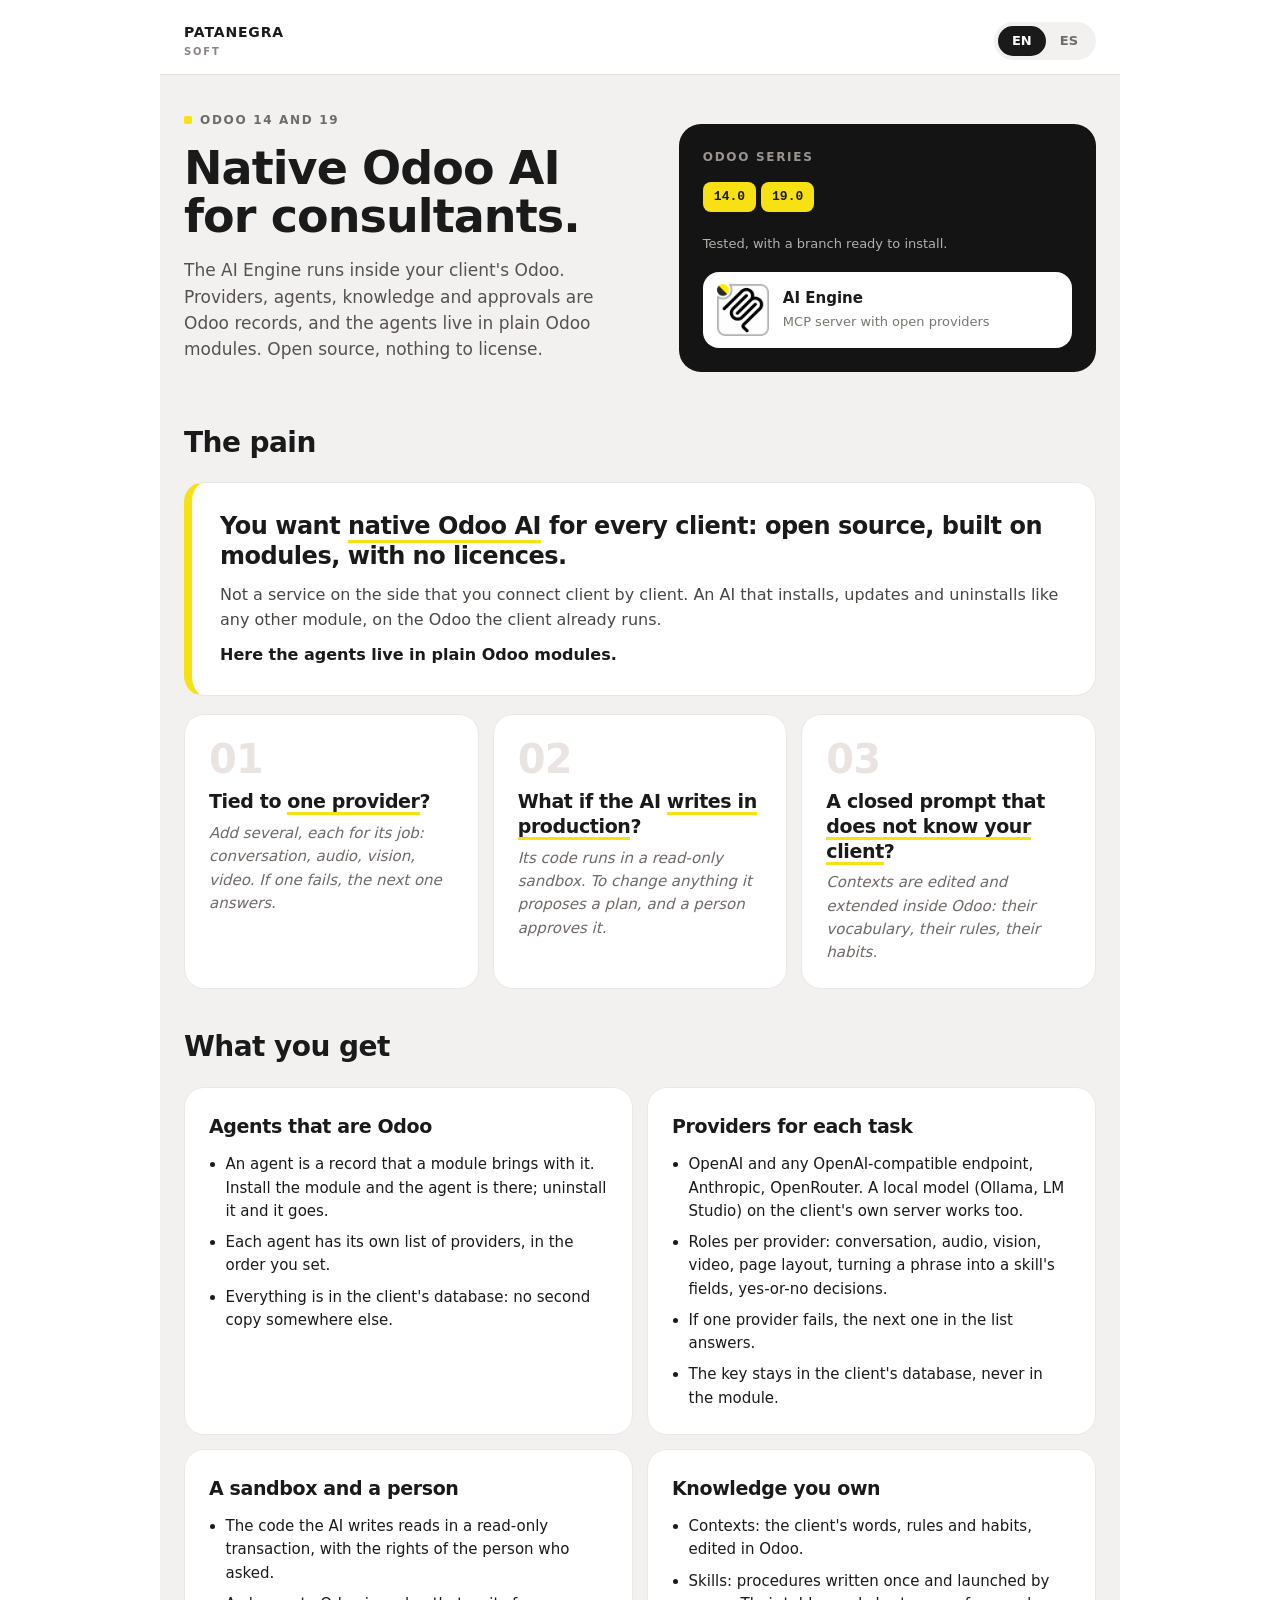
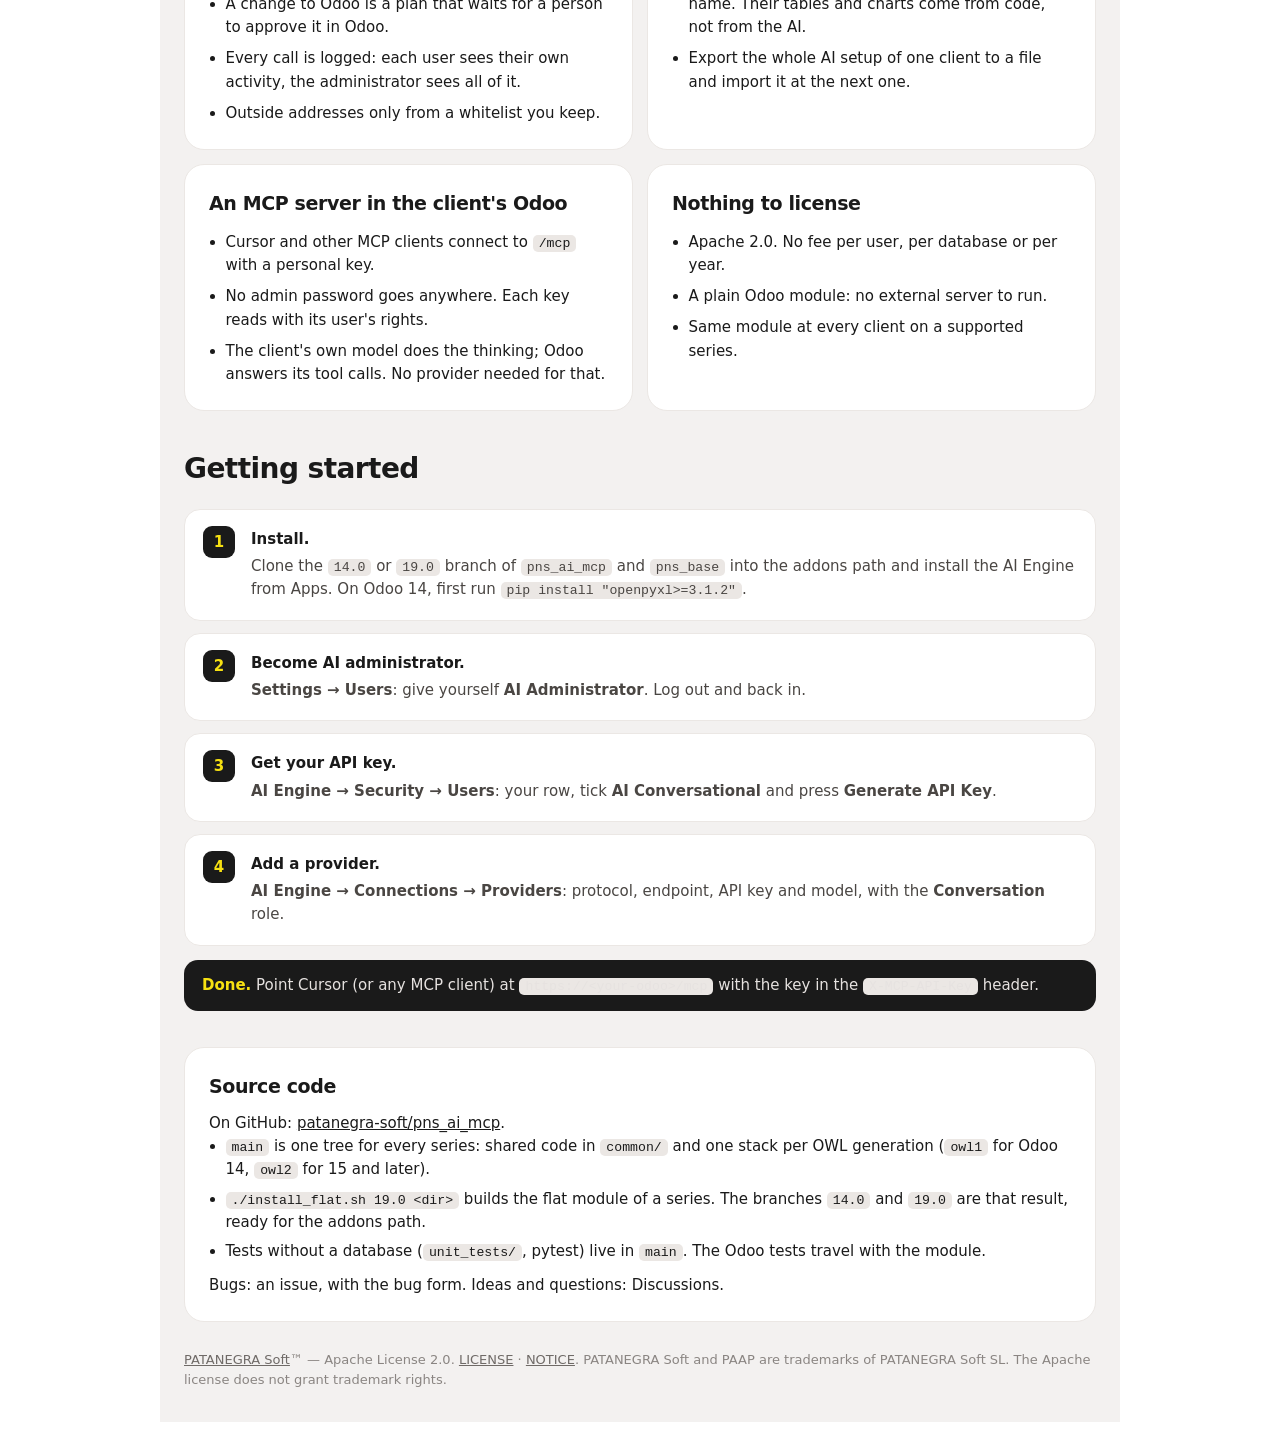
==== common/static/description/index.html @ 740a84cb "pns_ai_mcp owl1 3.1.913 · owl2 3.1.913" ====
<!DOCTYPE html>
<html lang="en">
<head>
<meta charset="utf-8"/>
<meta http-equiv="Content-Type" content="text/html; charset=utf-8"/>
<meta name="tdm-reservation" content="0"/>
<title>AI Engine</title>
</head>
<body>
<style>
  .pb {
    max-width: 960px;
    margin: 0 auto;
    padding: 0 0 32px;
    background: #f3f1f0;
    color: #1A1A1A;
    font-family: Inter, "Segoe UI", system-ui, -apple-system, sans-serif;
    font-size: 15px;
    line-height: 1.55;
  }
  .pb * { box-sizing: border-box; }
  .pb h1, .pb h2, .pb h3, .pb .pb-n {
    font-family: "Space Grotesk", "Segoe UI", system-ui, sans-serif;
    letter-spacing: -0.02em;
  }
  .pb a { color: #1A1A1A; }
  .pb code {
    font-family: ui-monospace, Consolas, Menlo, monospace;
    font-size: 0.88em;
    background: #ebe7e4;
    padding: 1px 6px;
    border-radius: 5px;
  }
  .pb em { font-style: normal; border-bottom: 3px solid #F7E112; }

  .pb-target { display: block; height: 0; }
  .pb-es { display: none; }
  #es:target ~ .pb-en { display: none; }
  #es:target ~ .pb-es { display: block; }

  .pb-bar {
    display: flex;
    align-items: center;
    justify-content: space-between;
    padding: 14px 24px;
    background: #fff;
    border-bottom: 1px solid #e6e2e0;
  }
  .pb-brand { font-weight: 800; font-size: 14px; letter-spacing: 0.06em; }
  .pb-brand small { display: block; font-size: 10px; color: #8a8582; letter-spacing: 0.18em; font-weight: 600; }
  .pb-tabs { background: #f3f1f0; border-radius: 999px; padding: 4px; white-space: nowrap; }
  .pb-tabs a {
    display: inline-block;
    padding: 5px 14px;
    border-radius: 999px;
    font-size: 13px;
    font-weight: 700;
    text-decoration: none;
    color: #6f6a67;
  }
  .pb-tabs a.pb-t-en { background: #1A1A1A; color: #fff; }
  #es:target ~ .pb-bar .pb-t-en { background: transparent; color: #6f6a67; }
  #es:target ~ .pb-bar .pb-t-es { background: #1A1A1A; color: #fff; }

  .pb-sec { padding: 36px 24px 0; }
  .pb-hero { display: block; }
  .pb-eyebrow {
    margin: 0 0 14px;
    font-size: 12px;
    font-weight: 700;
    letter-spacing: 0.14em;
    text-transform: uppercase;
    color: #6f6a67;
  }
  .pb-eyebrow span {
    display: inline-block;
    width: 8px;
    height: 8px;
    margin-right: 8px;
    border-radius: 2px;
    background: #F7E112;
  }
  .pb h1 { margin: 0 0 16px; font-size: 40px; line-height: 1.06; font-weight: 700; }
  .pb-lead { margin: 0 0 22px; font-size: 17px; color: #565150; max-width: 34em; }
  .pb-dark {
    margin-top: 24px;
    padding: 24px;
    border-radius: 22px;
    background: #141414;
    color: #fff;
  }
  .pb-dark-head {
    margin: 0 0 12px;
    font-size: 12px;
    font-weight: 700;
    letter-spacing: 0.14em;
    text-transform: uppercase;
    color: #9a9591;
  }
  .pb-series span {
    display: inline-block;
    margin: 0 5px 7px 0;
    padding: 5px 11px;
    border-radius: 8px;
    font-family: ui-monospace, Consolas, Menlo, monospace;
    font-size: 13px;
    font-weight: 600;
    background: #F7E112;
    color: #1A1A1A;
  }
  .pb-dark-note { margin: 6px 0 18px; font-size: 13px; color: #b4afab; }
  .pb-app {
    display: flex;
    align-items: center;
    gap: 14px;
    padding: 12px 14px;
    border-radius: 16px;
    background: #fff;
    color: #1A1A1A;
  }
  .pb-app img { width: 52px; height: 52px; flex: none; display: block; }
  .pb-app b { display: block; font-size: 15px; }
  .pb-app span { font-size: 13px; color: #7a7570; }

  .pb h2 { margin: 0 0 18px; font-size: 28px; font-weight: 700; }
  .pb-big {
    padding: 28px;
    border-radius: 20px;
    background: #fff;
    border: 1px solid #ebe7e4;
    border-left: 8px solid #F7E112;
  }
  .pb-big h3 { margin: 0 0 12px; font-size: 24px; line-height: 1.25; }
  .pb-big p { margin: 0 0 10px; color: #4a4643; font-size: 16px; }
  .pb-big p:last-child { margin: 0; font-weight: 600; color: #1A1A1A; }
  .pb-pains { margin-top: 18px; }
  .pb-pain {
    margin-bottom: 14px;
    padding: 24px;
    border-radius: 20px;
    background: #fff;
    border: 1px solid #ebe7e4;
  }
  .pb-n { display: block; margin-bottom: 10px; font-size: 40px; font-weight: 700; color: #e9e4e1; line-height: 1; }
  .pb-pain h3 { margin: 0 0 8px; font-size: 19px; line-height: 1.3; font-weight: 600; }
  .pb-pain p { margin: 0; font-style: italic; color: #6f6a67; }

  .pb-feat {
    margin-bottom: 14px;
    padding: 24px;
    border-radius: 20px;
    background: #fff;
    border: 1px solid #ebe7e4;
  }
  .pb-feat h3 { margin: 0 0 12px; font-size: 19px; }
  .pb-feat ul { margin: 0; padding-left: 1.1em; }
  .pb-feat li { margin: 0 0 8px; }
  .pb-feat li:last-child { margin-bottom: 0; }

  .pb-steps { margin: 0; padding: 0; list-style: none; counter-reset: pbstep; }
  .pb-steps li {
    position: relative;
    margin-bottom: 12px;
    padding: 18px 20px 18px 66px;
    border-radius: 16px;
    background: #fff;
    border: 1px solid #ebe7e4;
    counter-increment: pbstep;
  }
  .pb-steps li:before {
    content: counter(pbstep);
    position: absolute;
    left: 18px;
    top: 16px;
    width: 32px;
    height: 32px;
    border-radius: 9px;
    background: #1A1A1A;
    color: #F7E112;
    font-weight: 700;
    text-align: center;
    line-height: 32px;
  }
  .pb-steps b { display: block; margin-bottom: 4px; }
  .pb-steps p { margin: 0; color: #4a4643; }
  .pb-steps pre {
    margin: 8px 0 0;
    padding: 10px 12px;
    border-radius: 10px;
    background: #141414;
    color: #F7E112;
    font-family: ui-monospace, Consolas, Menlo, monospace;
    font-size: 13px;
    white-space: pre-wrap;
  }
  .pb-tip { margin: 14px 0 0; padding: 14px 18px; border-radius: 14px; background: #1A1A1A; color: #e6e2e0; }
  .pb-tip b { color: #F7E112; }

  .pb-src { padding: 24px; border-radius: 20px; background: #fff; border: 1px solid #ebe7e4; }
  .pb-src h3 { margin: 0 0 10px; font-size: 19px; }
  .pb-src ul { margin: 0 0 10px; padding-left: 1.1em; }
  .pb-src li { margin: 0 0 6px; }
  .pb-src p { margin: 0; }

  .pb-foot { padding: 28px 24px 0; font-size: 13px; color: #8a8582; }
  .pb-foot a { color: #6f6a67; }

  @media (min-width: 760px) {
    .pb-hero { display: grid; grid-template-columns: 1.1fr 1fr; gap: 36px; align-items: center; }
    .pb-dark { margin-top: 0; }
    .pb h1 { font-size: 46px; }
    .pb-pains { display: grid; grid-template-columns: repeat(3, 1fr); gap: 14px; }
    .pb-pain { margin-bottom: 0; }
    .pb-feats { display: grid; grid-template-columns: 1fr 1fr; gap: 14px; }
    .pb-feat { margin-bottom: 0; }
  }
</style>
<div class="pb">
  <span id="en" class="pb-target"></span>
  <span id="es" class="pb-target"></span>

  <div class="pb-bar">
    <div class="pb-brand">PATANEGRA<small>SOFT</small></div>
    <div class="pb-tabs"><a class="pb-t-en" href="#en">EN</a><a class="pb-t-es" href="#es">ES</a></div>
  </div>

  <!-- ============================== ENGLISH ============================== -->
  <div class="pb-en" lang="en">

    <section class="pb-sec pb-hero">
      <div>
        <p class="pb-eyebrow"><span></span>Odoo 14 and 19</p>
        <h1>Native Odoo AI for consultants.</h1>
        <p class="pb-lead">
          The AI Engine runs inside your client's Odoo. Providers, agents,
          knowledge and approvals are Odoo records, and the agents live in
          plain Odoo modules. Open source, nothing to license.
        </p>
      </div>
      <div class="pb-dark">
        <p class="pb-dark-head">Odoo series</p>
        <p class="pb-series"><span>14.0</span><span>19.0</span></p>
        <p class="pb-dark-note">Tested, with a branch ready to install.</p>
        <div class="pb-app">
          <img src="icon.png" alt="AI Engine"/>
          <div><b>AI Engine</b><span>MCP server with open providers</span></div>
        </div>
      </div>
    </section>

    <section class="pb-sec">
      <h2>The pain</h2>
      <div class="pb-big">
        <h3>You want <em>native Odoo AI</em> for every client: open source, built on modules, with no licences.</h3>
        <p>
          Not a service on the side that you connect client by client. An AI
          that installs, updates and uninstalls like any other module, on the
          Odoo the client already runs.
        </p>
        <p>Here the agents live in plain Odoo modules.</p>
      </div>
      <div class="pb-pains">
        <div class="pb-pain">
          <span class="pb-n">01</span>
          <h3>Tied to <em>one provider</em>?</h3>
          <p>Add several, each for its job: conversation, audio, vision, video. If one fails, the next one answers.</p>
        </div>
        <div class="pb-pain">
          <span class="pb-n">02</span>
          <h3>What if the AI <em>writes in production</em>?</h3>
          <p>Its code runs in a read-only sandbox. To change anything it proposes a plan, and a person approves it.</p>
        </div>
        <div class="pb-pain">
          <span class="pb-n">03</span>
          <h3>A closed prompt that <em>does not know your client</em>?</h3>
          <p>Contexts are edited and extended inside Odoo: their vocabulary, their rules, their habits.</p>
        </div>
      </div>
    </section>

    <section class="pb-sec">
      <h2>What you get</h2>
      <div class="pb-feats">
        <div class="pb-feat">
          <h3>Agents that are Odoo</h3>
          <ul>
            <li>An agent is a record that a module brings with it. Install the module and the agent is there; uninstall it and it goes.</li>
            <li>Each agent has its own list of providers, in the order you set.</li>
            <li>Everything is in the client's database: no second copy somewhere else.</li>
          </ul>
        </div>
        <div class="pb-feat">
          <h3>Providers for each task</h3>
          <ul>
            <li>OpenAI and any OpenAI-compatible endpoint, Anthropic, OpenRouter. A local model (Ollama, LM Studio) on the client's own server works too.</li>
            <li>Roles per provider: conversation, audio, vision, video, page layout, turning a phrase into a skill's fields, yes-or-no decisions.</li>
            <li>If one provider fails, the next one in the list answers.</li>
            <li>The key stays in the client's database, never in the module.</li>
          </ul>
        </div>
        <div class="pb-feat">
          <h3>A sandbox and a person</h3>
          <ul>
            <li>The code the AI writes reads in a read-only transaction, with the rights of the person who asked.</li>
            <li>A change to Odoo is a plan that waits for a person to approve it in Odoo.</li>
            <li>Every call is logged: each user sees their own activity, the administrator sees all of it.</li>
            <li>Outside addresses only from a whitelist you keep.</li>
          </ul>
        </div>
        <div class="pb-feat">
          <h3>Knowledge you own</h3>
          <ul>
            <li>Contexts: the client's words, rules and habits, edited in Odoo.</li>
            <li>Skills: procedures written once and launched by name. Their tables and charts come from code, not from the AI.</li>
            <li>Export the whole AI setup of one client to a file and import it at the next one.</li>
          </ul>
        </div>
        <div class="pb-feat">
          <h3>An MCP server in the client's Odoo</h3>
          <ul>
            <li>Cursor and other MCP clients connect to <code>/mcp</code> with a personal key.</li>
            <li>No admin password goes anywhere. Each key reads with its user's rights.</li>
            <li>The client's own model does the thinking; Odoo answers its tool calls. No provider needed for that.</li>
          </ul>
        </div>
        <div class="pb-feat">
          <h3>Nothing to license</h3>
          <ul>
            <li>Apache 2.0. No fee per user, per database or per year.</li>
            <li>A plain Odoo module: no external server to run.</li>
            <li>Same module at every client on a supported series.</li>
          </ul>
        </div>
      </div>
    </section>

    <section class="pb-sec">
      <h2>Getting started</h2>
      <ol class="pb-steps">
        <li>
          <b>Install.</b>
          <p>Clone the <code>14.0</code> or <code>19.0</code> branch of <code>pns_ai_mcp</code> and <code>pns_base</code> into the addons path and install the AI Engine from Apps. On Odoo 14, first run <code>pip install "openpyxl&gt;=3.1.2"</code>.</p>
        </li>
        <li>
          <b>Become AI administrator.</b>
          <p><strong>Settings &rarr; Users</strong>: give yourself <strong>AI Administrator</strong>. Log out and back in.</p>
        </li>
        <li>
          <b>Get your API key.</b>
          <p><strong>AI Engine &rarr; Security &rarr; Users</strong>: your row, tick <strong>AI Conversational</strong> and press <strong>Generate API Key</strong>.</p>
        </li>
        <li>
          <b>Add a provider.</b>
          <p><strong>AI Engine &rarr; Connections &rarr; Providers</strong>: protocol, endpoint, API key and model, with the <strong>Conversation</strong> role.</p>
        </li>
      </ol>
      <p class="pb-tip"><b>Done.</b> Point Cursor (or any MCP client) at <code>https://&lt;your-odoo&gt;/mcp</code> with the key in the <code>X-MCP-API-Key</code> header.</p>
    </section>

    <section class="pb-sec">
      <div class="pb-src">
        <h3>Source code</h3>
        <p>On GitHub: <a href="https://github.com/patanegra-soft/pns_ai_mcp">patanegra-soft/pns_ai_mcp</a>.</p>
        <ul>
          <li><code>main</code> is one tree for every series: shared code in <code>common/</code> and one stack per OWL generation (<code>owl1</code> for Odoo 14, <code>owl2</code> for 15 and later).</li>
          <li><code>./install_flat.sh 19.0 &lt;dir&gt;</code> builds the flat module of a series. The branches <code>14.0</code> and <code>19.0</code> are that result, ready for the addons path.</li>
          <li>Tests without a database (<code>unit_tests/</code>, pytest) live in <code>main</code>. The Odoo tests travel with the module.</li>
        </ul>
        <p>Bugs: an issue, with the bug form. Ideas and questions: Discussions.</p>
      </div>
    </section>

  </div>

  <!-- ============================== ESPAÑOL ============================== -->
  <div class="pb-es" lang="es">

    <section class="pb-sec pb-hero">
      <div>
        <p class="pb-eyebrow"><span></span>Odoo 14 y 19</p>
        <h1>IA nativa de Odoo para consultores.</h1>
        <p class="pb-lead">
          El Motor de IA corre dentro del Odoo de tu cliente. Proveedores,
          agentes, conocimiento y aprobaciones son registros de Odoo, y los
          agentes viven en módulos normales de Odoo. Código abierto, nada que licenciar.
        </p>
      </div>
      <div class="pb-dark">
        <p class="pb-dark-head">Versiones de Odoo</p>
        <p class="pb-series"><span>14.0</span><span>19.0</span></p>
        <p class="pb-dark-note">Probadas, con una rama lista para instalar.</p>
        <div class="pb-app">
          <img src="icon.png" alt="Motor de IA"/>
          <div><b>Motor de IA</b><span>Servidor MCP con proveedores abiertos</span></div>
        </div>
      </div>
    </section>

    <section class="pb-sec">
      <h2>El dolor</h2>
      <div class="pb-big">
        <h3>Quieres <em>IA nativa de Odoo</em> para todos tus clientes: de código abierto, basada en módulos y sin licencias.</h3>
        <p>
          No un servicio al lado que conectas cliente a cliente. Una IA que se
          instala, se actualiza y se desinstala como cualquier otro módulo, en
          el Odoo que el cliente ya tiene.
        </p>
        <p>Aquí los agentes viven en módulos normales de Odoo.</p>
      </div>
      <div class="pb-pains">
        <div class="pb-pain">
          <span class="pb-n">01</span>
          <h3>¿Atado a <em>un proveedor</em>?</h3>
          <p>Pon varios, cada uno para lo suyo: conversación, audio, imagen, vídeo. Si uno cae, responde el siguiente.</p>
        </div>
        <div class="pb-pain">
          <span class="pb-n">02</span>
          <h3>¿Y si la IA <em>escribe en producción</em>?</h3>
          <p>Su código corre en una caja de arena de solo lectura. Para cambiar algo propone un plan, y lo aprueba una persona.</p>
        </div>
        <div class="pb-pain">
          <span class="pb-n">03</span>
          <h3>¿Un prompt cerrado que <em>no conoce a tu cliente</em>?</h3>
          <p>Los contextos se editan y se amplían en el propio Odoo: su vocabulario, sus reglas, sus costumbres.</p>
        </div>
      </div>
    </section>

    <section class="pb-sec">
      <h2>Qué te llevas</h2>
      <div class="pb-feats">
        <div class="pb-feat">
          <h3>Agentes que son Odoo</h3>
          <ul>
            <li>Un agente es un registro que trae un módulo. Instalas el módulo y el agente está; lo desinstalas y se va.</li>
            <li>Cada agente tiene su propia lista de proveedores, en el orden que tú pongas.</li>
            <li>Todo está en la base de datos del cliente: no hay una segunda copia en otro sitio.</li>
          </ul>
        </div>
        <div class="pb-feat">
          <h3>Proveedores para cada tarea</h3>
          <ul>
            <li>OpenAI y cualquier servicio compatible con OpenAI, Anthropic, OpenRouter. También un modelo local (Ollama, LM Studio) en el propio servidor del cliente.</li>
            <li>Roles por proveedor: conversación, audio, imagen, vídeo, maquetar una página, pasar una frase a los campos de un skill, decisiones de sí o no.</li>
            <li>Si un proveedor falla, responde el siguiente de la lista.</li>
            <li>La clave se queda en la base de datos del cliente, nunca en el módulo.</li>
          </ul>
        </div>
        <div class="pb-feat">
          <h3>Una caja de arena y una persona</h3>
          <ul>
            <li>El código que escribe la IA lee en una transacción de solo lectura, con los permisos de quien preguntó.</li>
            <li>Un cambio en Odoo es un plan que espera a que una persona lo apruebe en Odoo.</li>
            <li>Cada llamada queda registrada: cada usuario ve su actividad, el administrador la de todos.</li>
            <li>Direcciones de fuera, solo las de una lista blanca que tú mantienes.</li>
          </ul>
        </div>
        <div class="pb-feat">
          <h3>Conocimiento tuyo</h3>
          <ul>
            <li>Contextos: las palabras, reglas y costumbres del cliente, editadas en Odoo.</li>
            <li>Skills: procedimientos que se escriben una vez y se lanzan por su nombre. Sus tablas y gráficos salen del código, no de la IA.</li>
            <li>Exportas toda la configuración de IA de un cliente a un fichero y la importas en el siguiente.</li>
          </ul>
        </div>
        <div class="pb-feat">
          <h3>Un servidor MCP en el Odoo del cliente</h3>
          <ul>
            <li>Cursor y otros clientes MCP se conectan a <code>/mcp</code> con una clave personal.</li>
            <li>Ninguna contraseña de administrador sale de Odoo. Cada clave lee con los permisos de su usuario.</li>
            <li>Piensa el modelo del propio cliente MCP; Odoo responde a sus llamadas. Para eso no hace falta proveedor.</li>
          </ul>
        </div>
        <div class="pb-feat">
          <h3>Nada que licenciar</h3>
          <ul>
            <li>Apache 2.0. Sin cuota por usuario, por base de datos ni por año.</li>
            <li>Un módulo de Odoo normal: sin servidor externo que mantener.</li>
            <li>El mismo módulo en todos los clientes de una versión soportada.</li>
          </ul>
        </div>
      </div>
    </section>

    <section class="pb-sec">
      <h2>Puesta en marcha</h2>
      <ol class="pb-steps">
        <li>
          <b>Instala.</b>
          <p>Clona la rama <code>14.0</code> o <code>19.0</code> de <code>pns_ai_mcp</code> y de <code>pns_base</code> en el addons path e instala el Motor de IA desde Aplicaciones. En Odoo 14, antes, <code>pip install "openpyxl&gt;=3.1.2"</code>.</p>
        </li>
        <li>
          <b>Hazte administrador de IA.</b>
          <p><strong>Ajustes &rarr; Usuarios</strong>: date <strong>IA Administrador</strong>. Sal y vuelve a entrar.</p>
        </li>
        <li>
          <b>Saca tu clave API.</b>
          <p><strong>Motor de IA &rarr; Seguridad &rarr; Usuarios</strong>: tu fila, marca <strong>IA Conversacional</strong> y pulsa <strong>Generar Clave API</strong>.</p>
        </li>
        <li>
          <b>Pon un proveedor.</b>
          <p><strong>Motor de IA &rarr; Conexiones &rarr; Proveedores</strong>: protocolo, dirección, clave API y modelo, con el rol <strong>Conversación</strong>.</p>
        </li>
      </ol>
      <p class="pb-tip"><b>Listo.</b> Apunta Cursor (o cualquier cliente MCP) a <code>https://&lt;tu-odoo&gt;/mcp</code> con la clave en la cabecera <code>X-MCP-API-Key</code>.</p>
    </section>

    <section class="pb-sec">
      <div class="pb-src">
        <h3>Código fuente</h3>
        <p>En GitHub: <a href="https://github.com/patanegra-soft/pns_ai_mcp">patanegra-soft/pns_ai_mcp</a>.</p>
        <ul>
          <li><code>main</code> es un solo árbol para todas las versiones: código común en <code>common/</code> y una pila por generación de OWL (<code>owl1</code> para Odoo 14, <code>owl2</code> para la 15 y siguientes).</li>
          <li><code>./install_flat.sh 19.0 &lt;dir&gt;</code> construye el módulo plano de una versión. Las ramas <code>14.0</code> y <code>19.0</code> son ese resultado, listas para el addons path.</li>
          <li>Los tests sin base de datos (<code>unit_tests/</code>, pytest) viven en <code>main</code>. Los tests de Odoo viajan con el módulo.</li>
        </ul>
        <p>Errores: un issue, con el formulario de error. Ideas y preguntas: Discussions.</p>
      </div>
    </section>

  </div>

  <footer class="pb-foot">
    <a href="https://patanegra.com">PATANEGRA Soft</a>&trade; &mdash; Apache License 2.0.
    <a href="LICENSE">LICENSE</a> &middot; <a href="NOTICE">NOTICE</a>.
    PATANEGRA Soft and PAAP are trademarks of PATANEGRA Soft SL.
    The Apache license does not grant trademark rights.
  </footer>
</div>
</body>
</html>
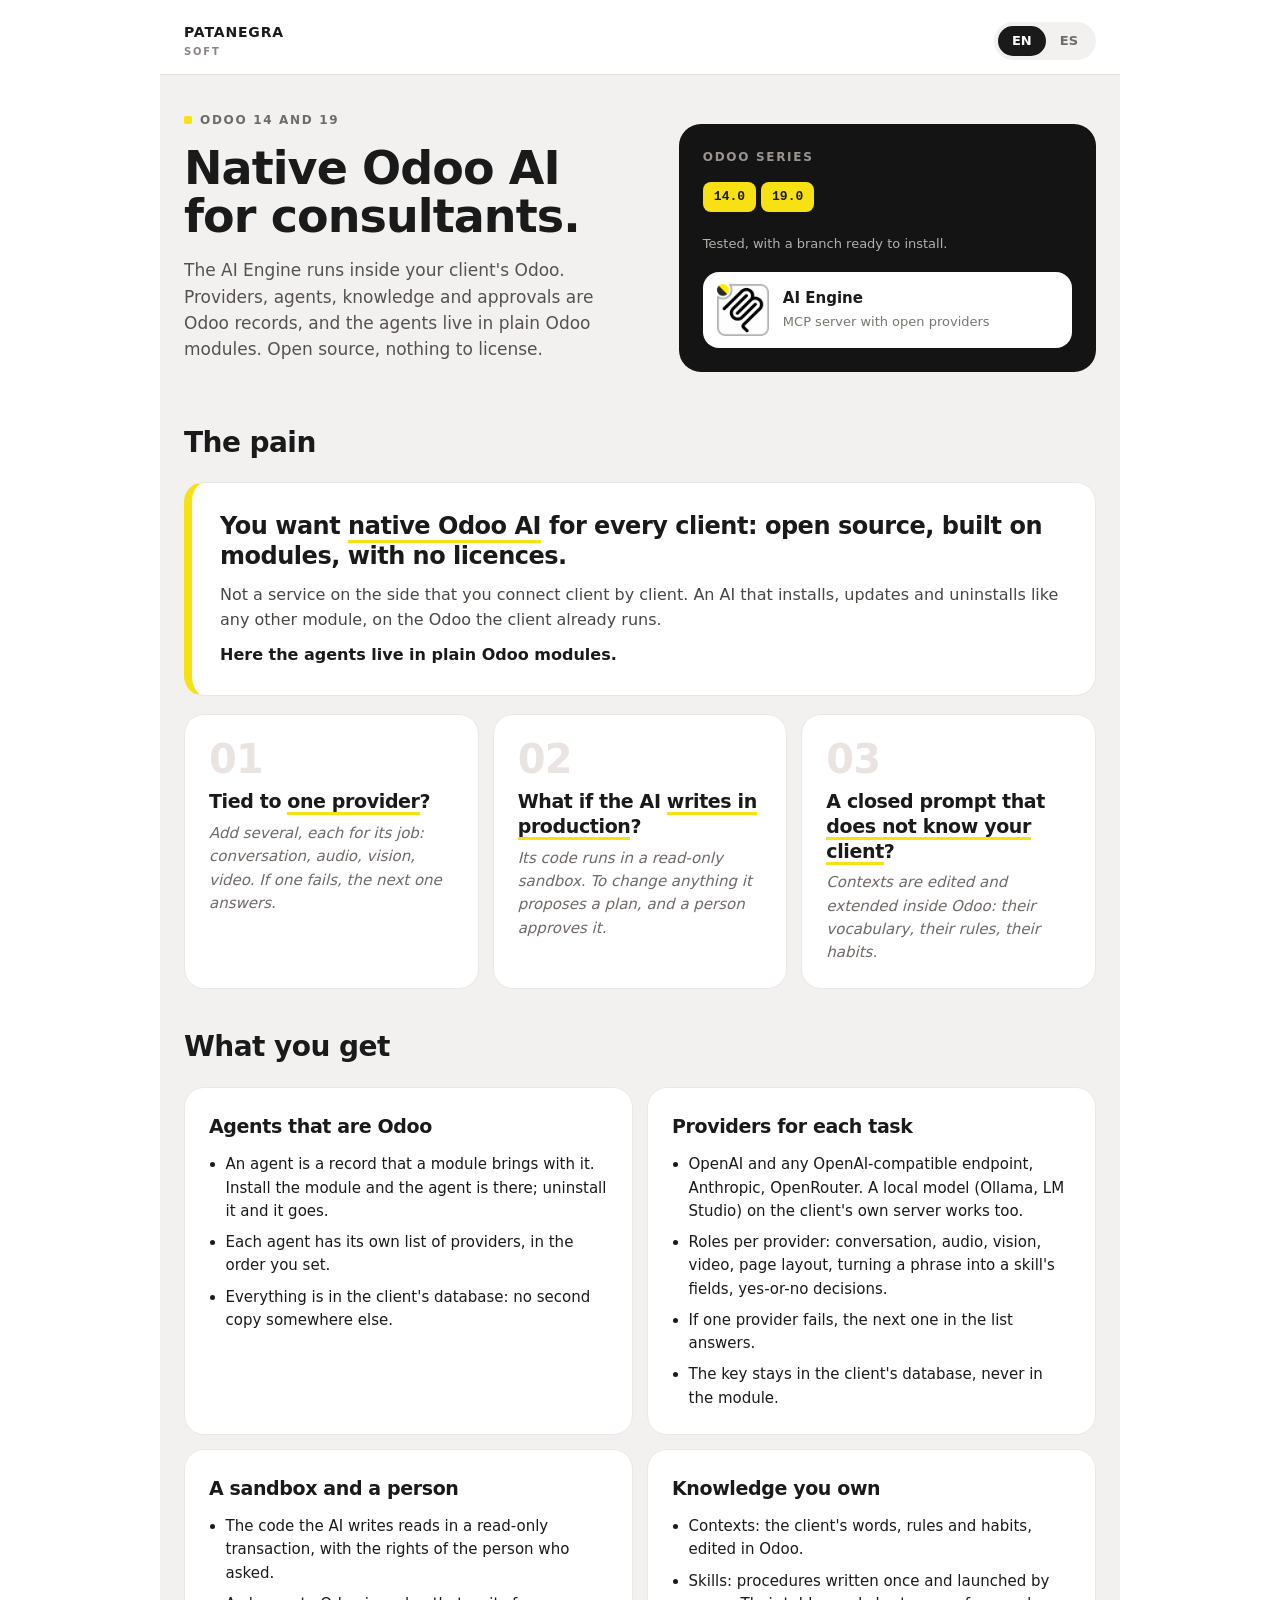
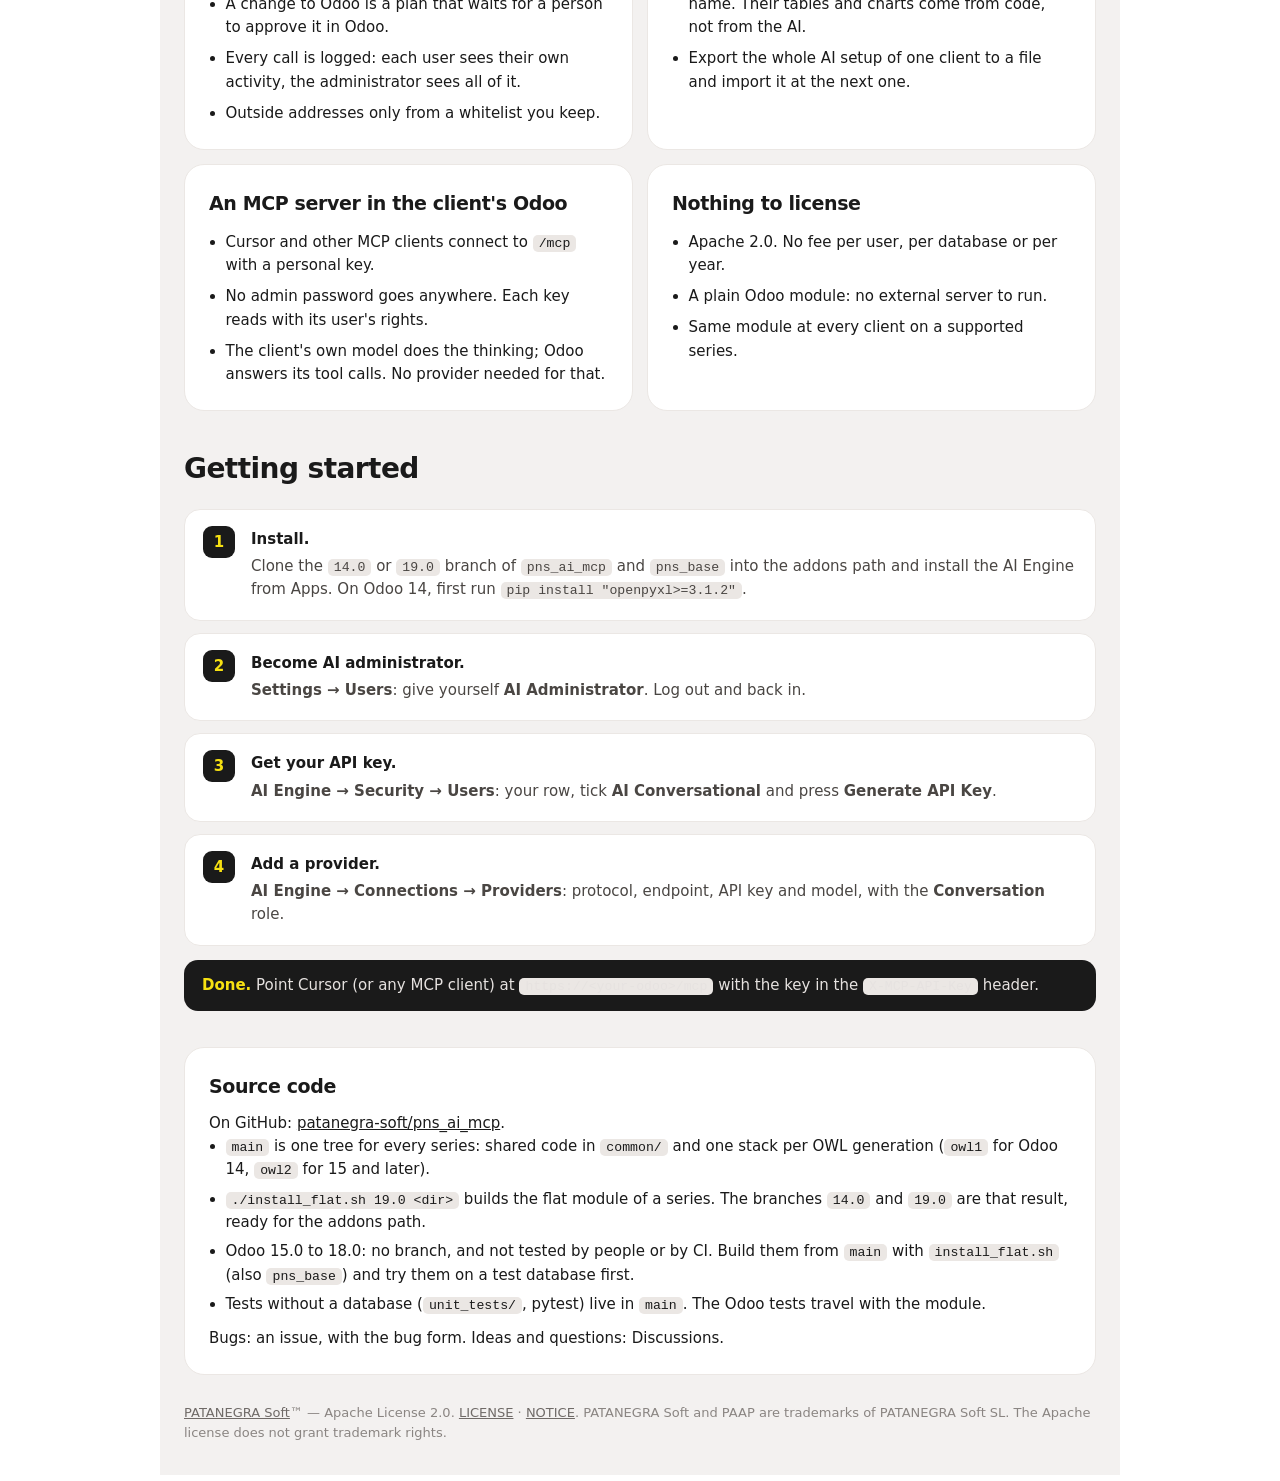
==== commit 17a7e284: "pns_ai_mcp owl1 3.1.914 · owl2 3.1.914" ====
--- a/common/static/description/index.html
+++ b/common/static/description/index.html
@@ -364,6 +364,7 @@
         <ul>
           <li><code>main</code> is one tree for every series: shared code in <code>common/</code> and one stack per OWL generation (<code>owl1</code> for Odoo 14, <code>owl2</code> for 15 and later).</li>
           <li><code>./install_flat.sh 19.0 &lt;dir&gt;</code> builds the flat module of a series. The branches <code>14.0</code> and <code>19.0</code> are that result, ready for the addons path.</li>
+          <li>Odoo 15.0 to 18.0: no branch, and not tested by people or by CI. Build them from <code>main</code> with <code>install_flat.sh</code> (also <code>pns_base</code>) and try them on a test database first.</li>
           <li>Tests without a database (<code>unit_tests/</code>, pytest) live in <code>main</code>. The Odoo tests travel with the module.</li>
         </ul>
         <p>Bugs: an issue, with the bug form. Ideas and questions: Discussions.</p>
@@ -512,6 +513,7 @@
         <ul>
           <li><code>main</code> es un solo árbol para todas las versiones: código común en <code>common/</code> y una pila por generación de OWL (<code>owl1</code> para Odoo 14, <code>owl2</code> para la 15 y siguientes).</li>
           <li><code>./install_flat.sh 19.0 &lt;dir&gt;</code> construye el módulo plano de una versión. Las ramas <code>14.0</code> y <code>19.0</code> son ese resultado, listas para el addons path.</li>
+          <li>Odoo 15.0 a 18.0: sin rama y sin probar, ni por personas ni por el CI. Se construyen desde <code>main</code> con <code>install_flat.sh</code> (también <code>pns_base</code>) y se prueban antes en una base de pruebas.</li>
           <li>Los tests sin base de datos (<code>unit_tests/</code>, pytest) viven en <code>main</code>. Los tests de Odoo viajan con el módulo.</li>
         </ul>
         <p>Errores: un issue, con el formulario de error. Ideas y preguntas: Discussions.</p>
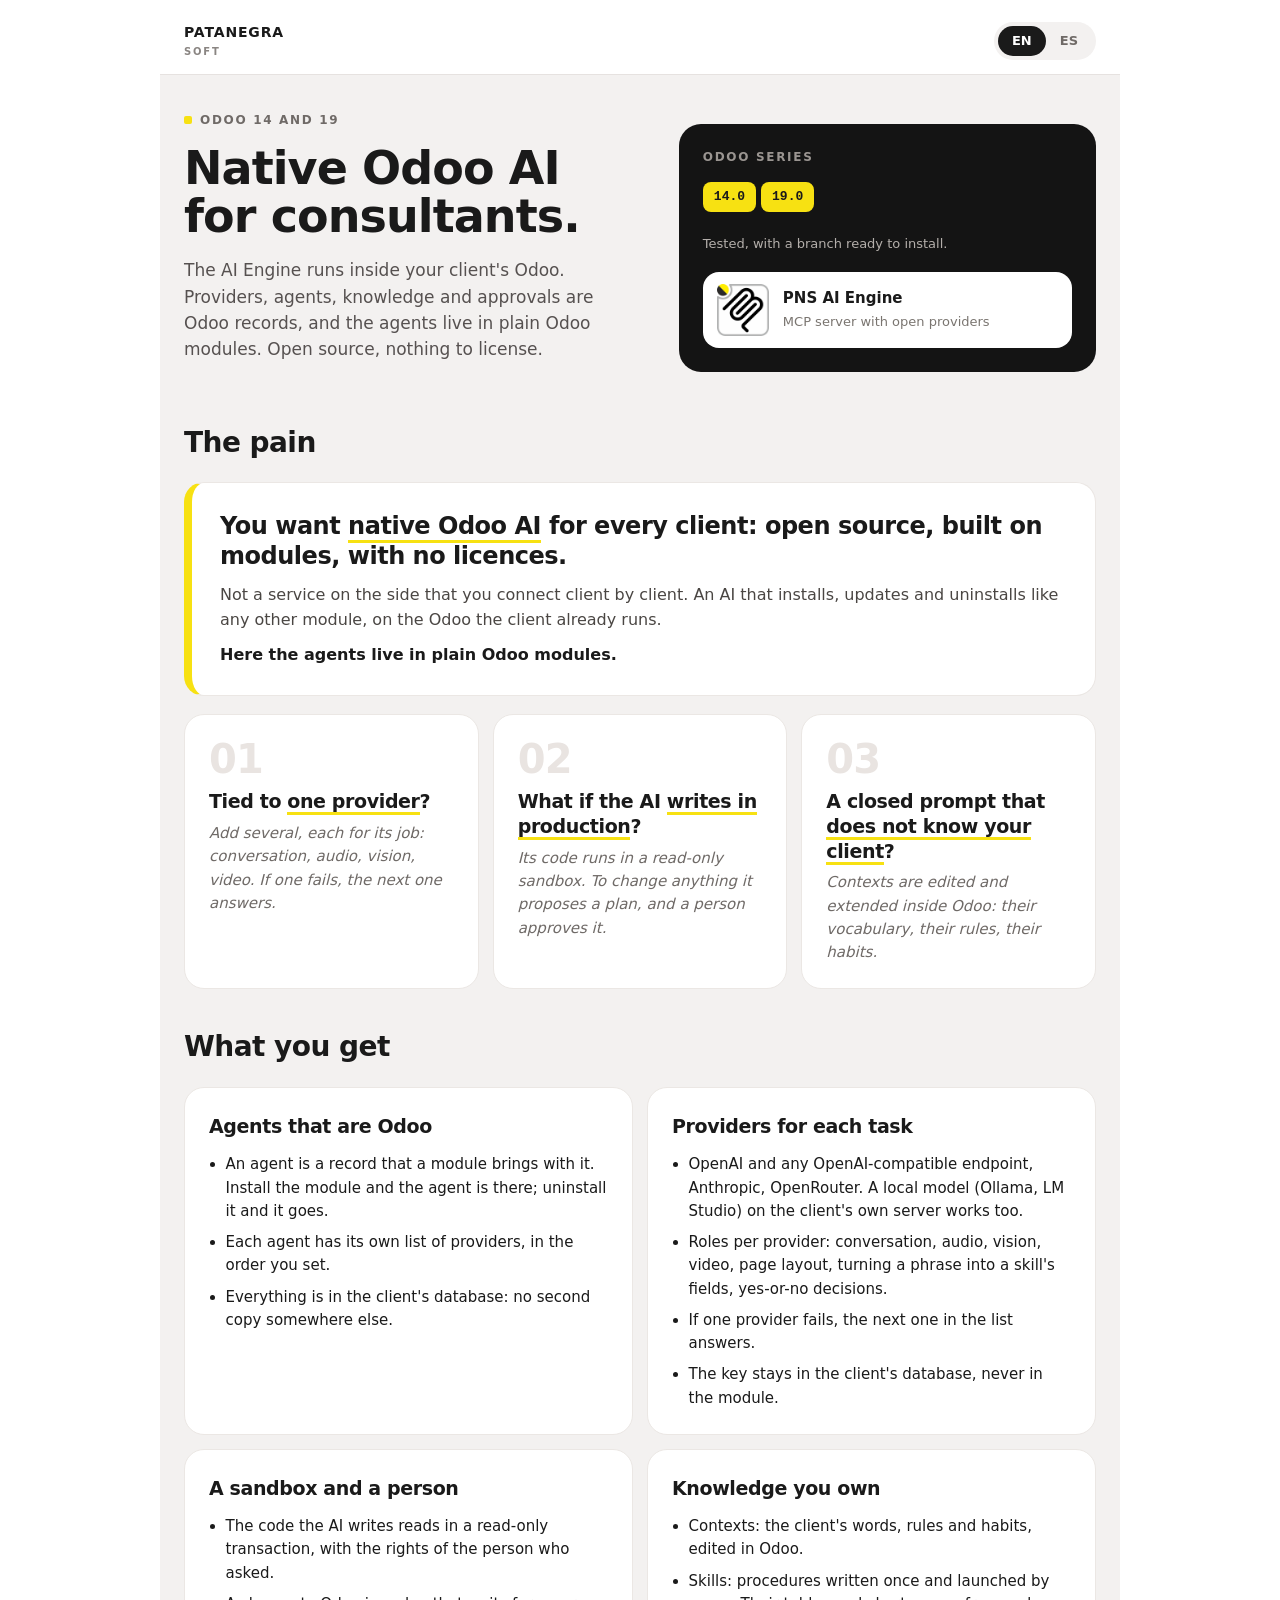
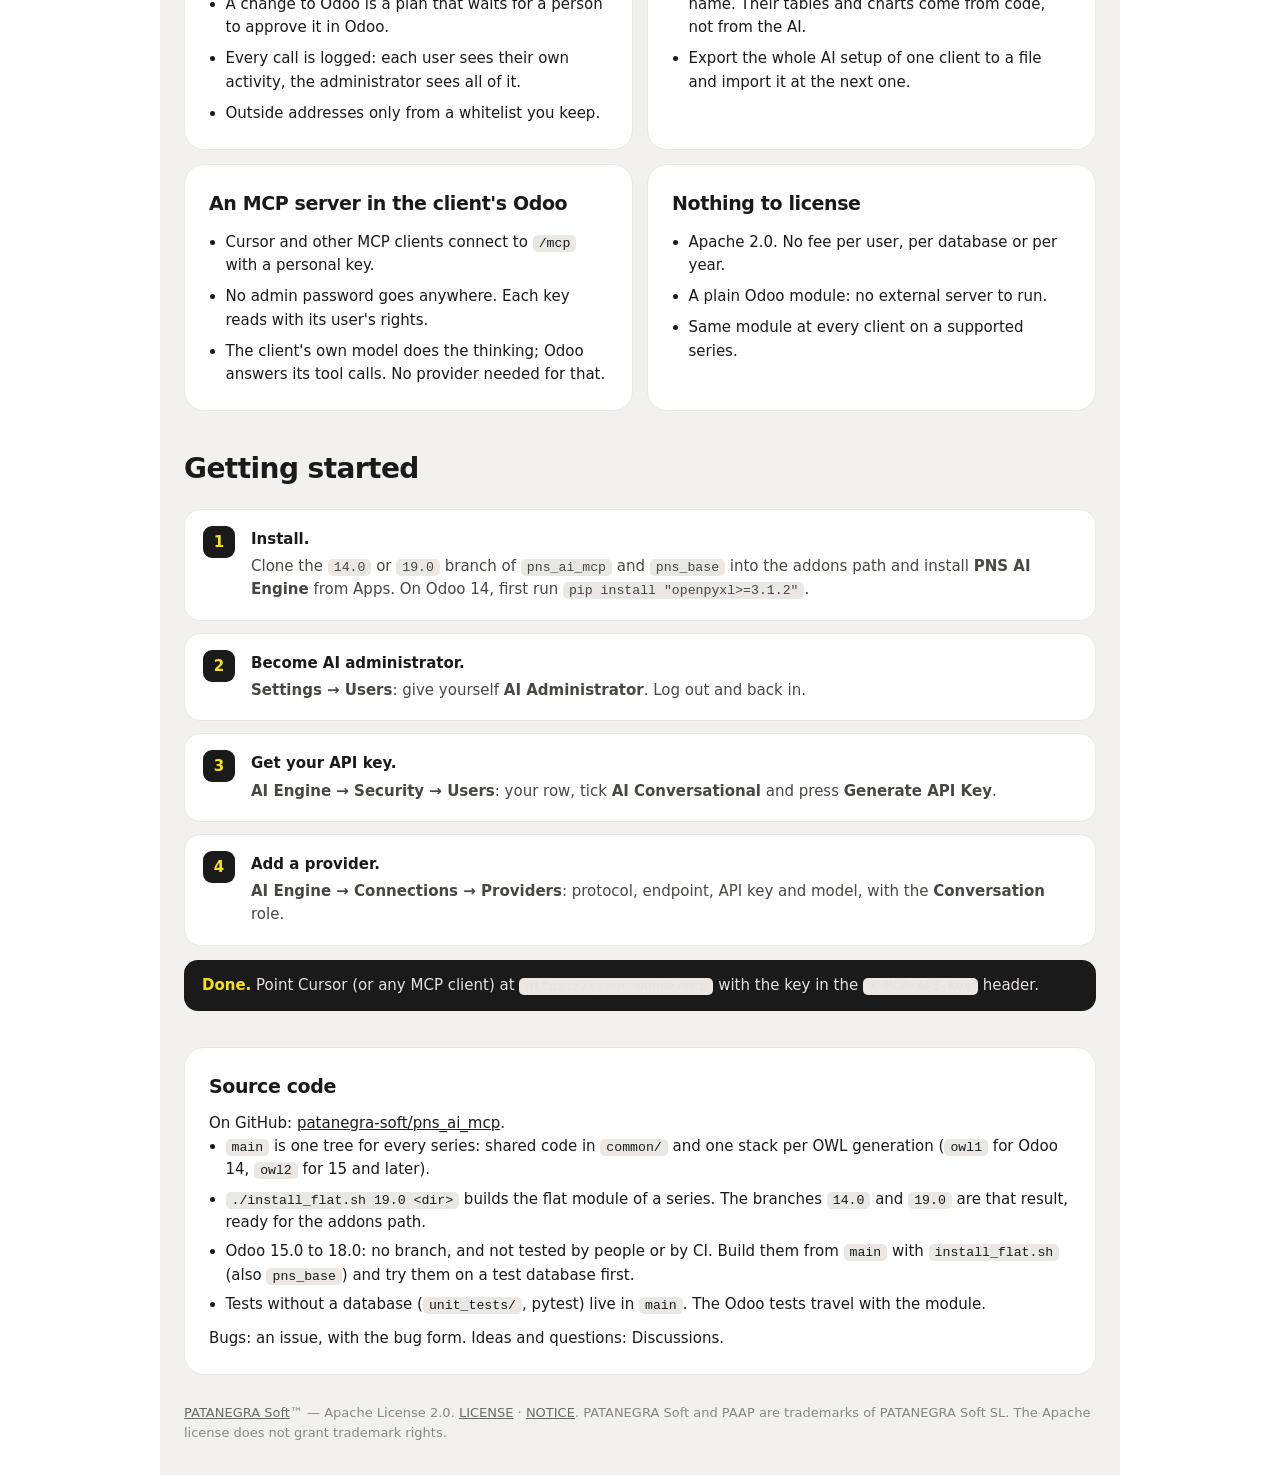
==== commit 49289f22: "pns_ai_mcp owl1 3.1.915 · owl2 3.1.915" ====
--- a/common/static/description/index.html
+++ b/common/static/description/index.html
@@ -4,7 +4,7 @@
 <meta charset="utf-8"/>
 <meta http-equiv="Content-Type" content="text/html; charset=utf-8"/>
 <meta name="tdm-reservation" content="0"/>
-<title>AI Engine</title>
+<title>PNS AI Engine</title>
 </head>
 <body>
 <style>
@@ -242,8 +242,8 @@
         <p class="pb-series"><span>14.0</span><span>19.0</span></p>
         <p class="pb-dark-note">Tested, with a branch ready to install.</p>
         <div class="pb-app">
-          <img src="icon.png" alt="AI Engine"/>
-          <div><b>AI Engine</b><span>MCP server with open providers</span></div>
+          <img src="icon.png" alt="PNS AI Engine"/>
+          <div><b>PNS AI Engine</b><span>MCP server with open providers</span></div>
         </div>
       </div>
     </section>
@@ -339,7 +339,7 @@
       <ol class="pb-steps">
         <li>
           <b>Install.</b>
-          <p>Clone the <code>14.0</code> or <code>19.0</code> branch of <code>pns_ai_mcp</code> and <code>pns_base</code> into the addons path and install the AI Engine from Apps. On Odoo 14, first run <code>pip install "openpyxl&gt;=3.1.2"</code>.</p>
+          <p>Clone the <code>14.0</code> or <code>19.0</code> branch of <code>pns_ai_mcp</code> and <code>pns_base</code> into the addons path and install <strong>PNS AI Engine</strong> from Apps. On Odoo 14, first run <code>pip install "openpyxl&gt;=3.1.2"</code>.</p>
         </li>
         <li>
           <b>Become AI administrator.</b>
@@ -391,8 +391,8 @@
         <p class="pb-series"><span>14.0</span><span>19.0</span></p>
         <p class="pb-dark-note">Probadas, con una rama lista para instalar.</p>
         <div class="pb-app">
-          <img src="icon.png" alt="Motor de IA"/>
-          <div><b>Motor de IA</b><span>Servidor MCP con proveedores abiertos</span></div>
+          <img src="icon.png" alt="PNS AI Engine"/>
+          <div><b>PNS AI Engine</b><span>Servidor MCP con proveedores abiertos</span></div>
         </div>
       </div>
     </section>
@@ -488,7 +488,7 @@
       <ol class="pb-steps">
         <li>
           <b>Instala.</b>
-          <p>Clona la rama <code>14.0</code> o <code>19.0</code> de <code>pns_ai_mcp</code> y de <code>pns_base</code> en el addons path e instala el Motor de IA desde Aplicaciones. En Odoo 14, antes, <code>pip install "openpyxl&gt;=3.1.2"</code>.</p>
+          <p>Clona la rama <code>14.0</code> o <code>19.0</code> de <code>pns_ai_mcp</code> y de <code>pns_base</code> en el addons path e instala <strong>PNS AI Engine</strong> desde Aplicaciones. En Odoo 14, antes, <code>pip install "openpyxl&gt;=3.1.2"</code>.</p>
         </li>
         <li>
           <b>Hazte administrador de IA.</b>
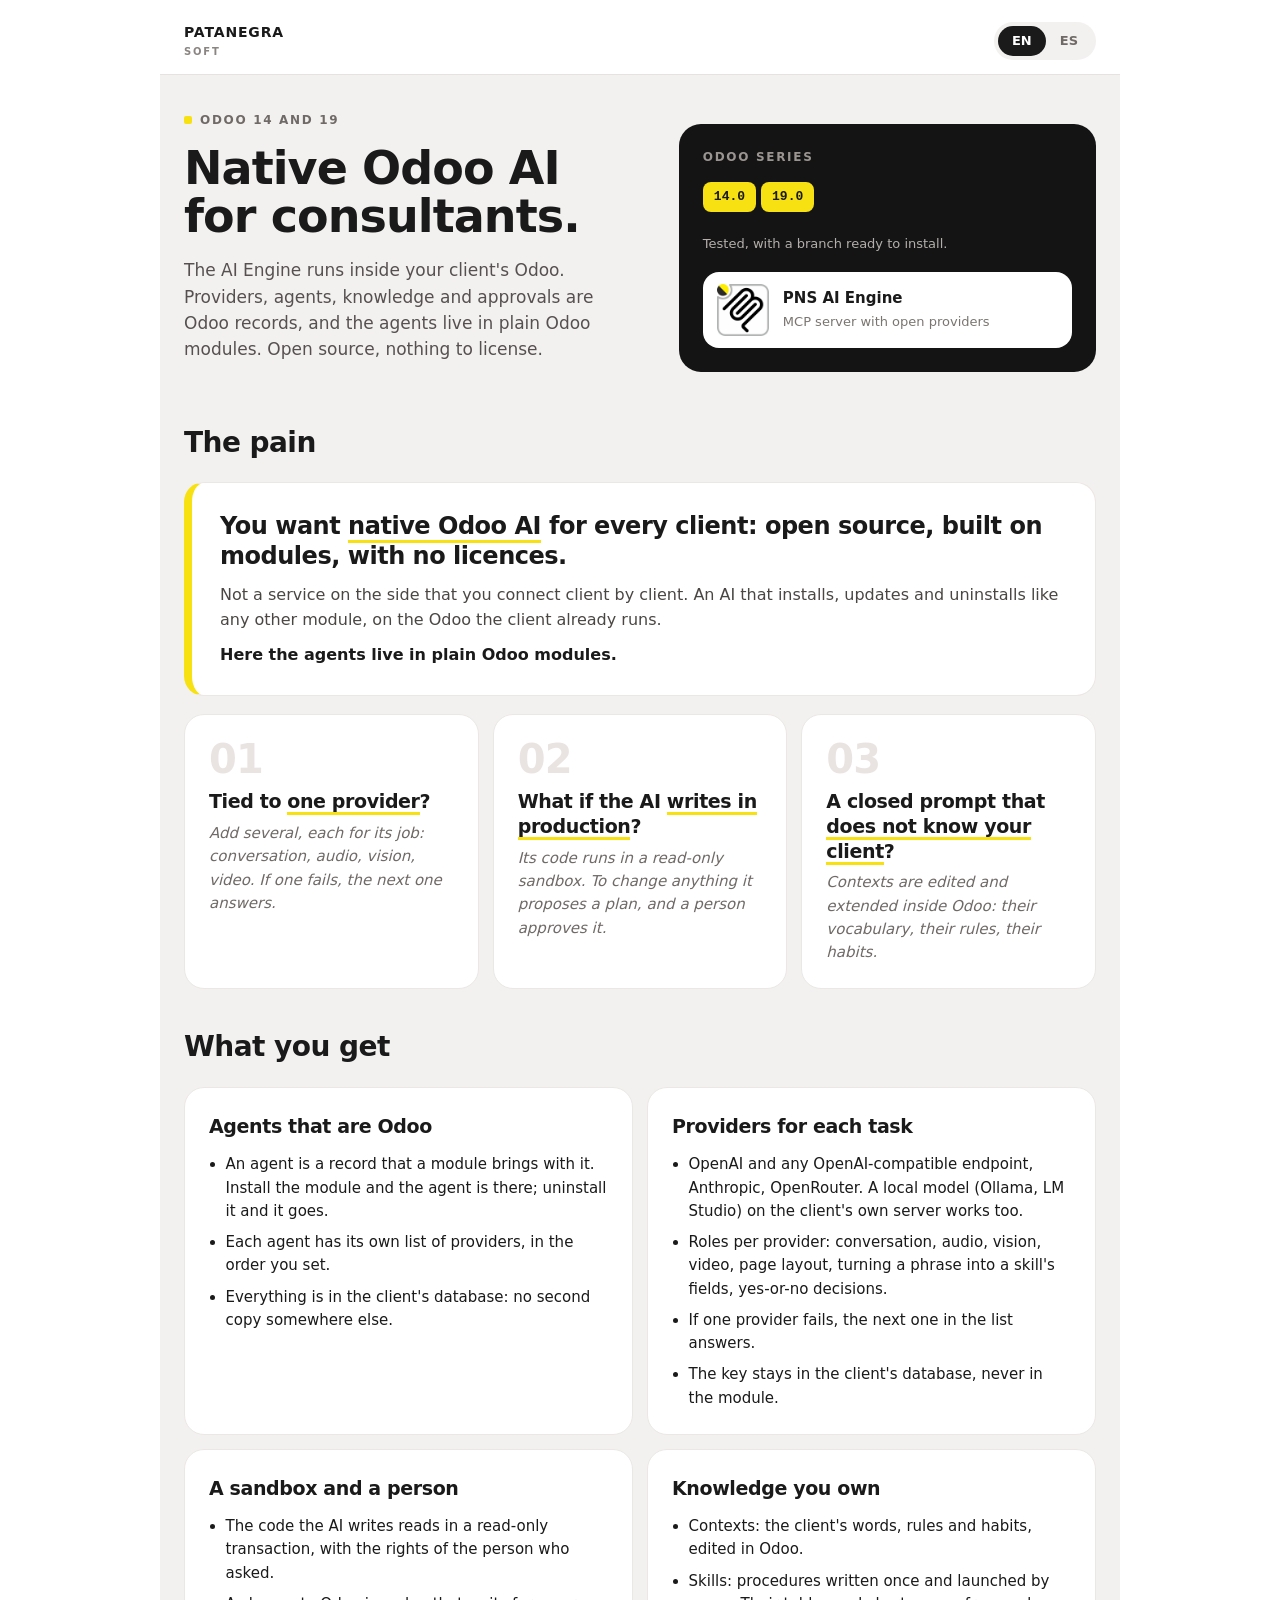
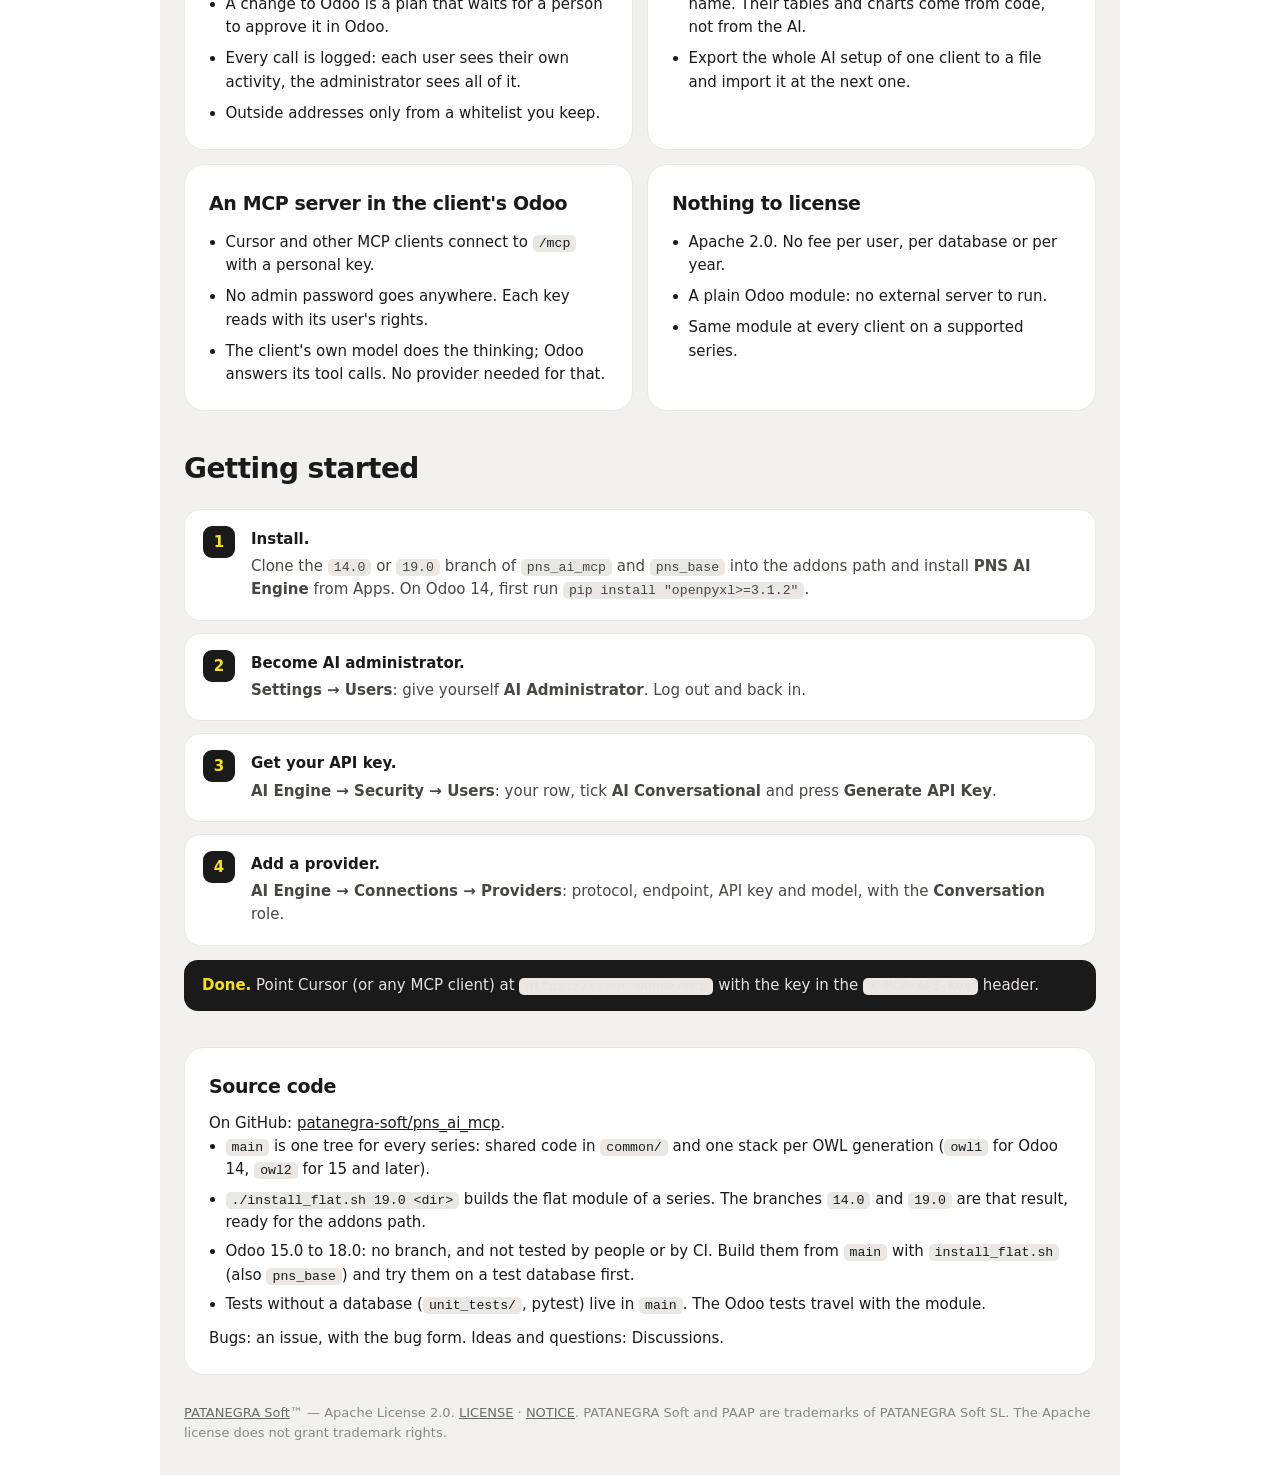
==== commit 2b943f4e: "pns_ai_mcp owl1 3.1.924 · owl2 3.1.924" ====
--- a/common/static/description/index.html
+++ b/common/static/description/index.html
@@ -33,10 +33,10 @@
   }
   .pb em { font-style: normal; border-bottom: 3px solid #F7E112; }
 
-  .pb-target { display: block; height: 0; }
+  .pb-target { display: block; height: 0; scroll-margin-top: 64px; }
   .pb-es { display: none; }
-  #es:target ~ .pb-en { display: none; }
-  #es:target ~ .pb-es { display: block; }
+  .pb:has(#es:target) .pb-en { display: none; }
+  .pb:has(#es:target) .pb-es { display: block; }
 
   .pb-bar {
     display: flex;
@@ -45,6 +45,9 @@
     padding: 14px 24px;
     background: #fff;
     border-bottom: 1px solid #e6e2e0;
+    position: sticky;
+    top: 0;
+    z-index: 1;
   }
   .pb-brand { font-weight: 800; font-size: 14px; letter-spacing: 0.06em; }
   .pb-brand small { display: block; font-size: 10px; color: #8a8582; letter-spacing: 0.18em; font-weight: 600; }
@@ -59,8 +62,8 @@
     color: #6f6a67;
   }
   .pb-tabs a.pb-t-en { background: #1A1A1A; color: #fff; }
-  #es:target ~ .pb-bar .pb-t-en { background: transparent; color: #6f6a67; }
-  #es:target ~ .pb-bar .pb-t-es { background: #1A1A1A; color: #fff; }
+  .pb:has(#es:target) .pb-t-en { background: transparent; color: #6f6a67; }
+  .pb:has(#es:target) .pb-t-es { background: #1A1A1A; color: #fff; }
 
   .pb-sec { padding: 36px 24px 0; }
   .pb-hero { display: block; }
@@ -217,7 +220,6 @@
 </style>
 <div class="pb">
   <span id="en" class="pb-target"></span>
-  <span id="es" class="pb-target"></span>
 
   <div class="pb-bar">
     <div class="pb-brand">PATANEGRA<small>SOFT</small></div>
@@ -374,6 +376,7 @@
   </div>
 
   <!-- ============================== ESPAÑOL ============================== -->
+  <span id="es" class="pb-target"></span>
   <div class="pb-es" lang="es">
 
     <section class="pb-sec pb-hero">
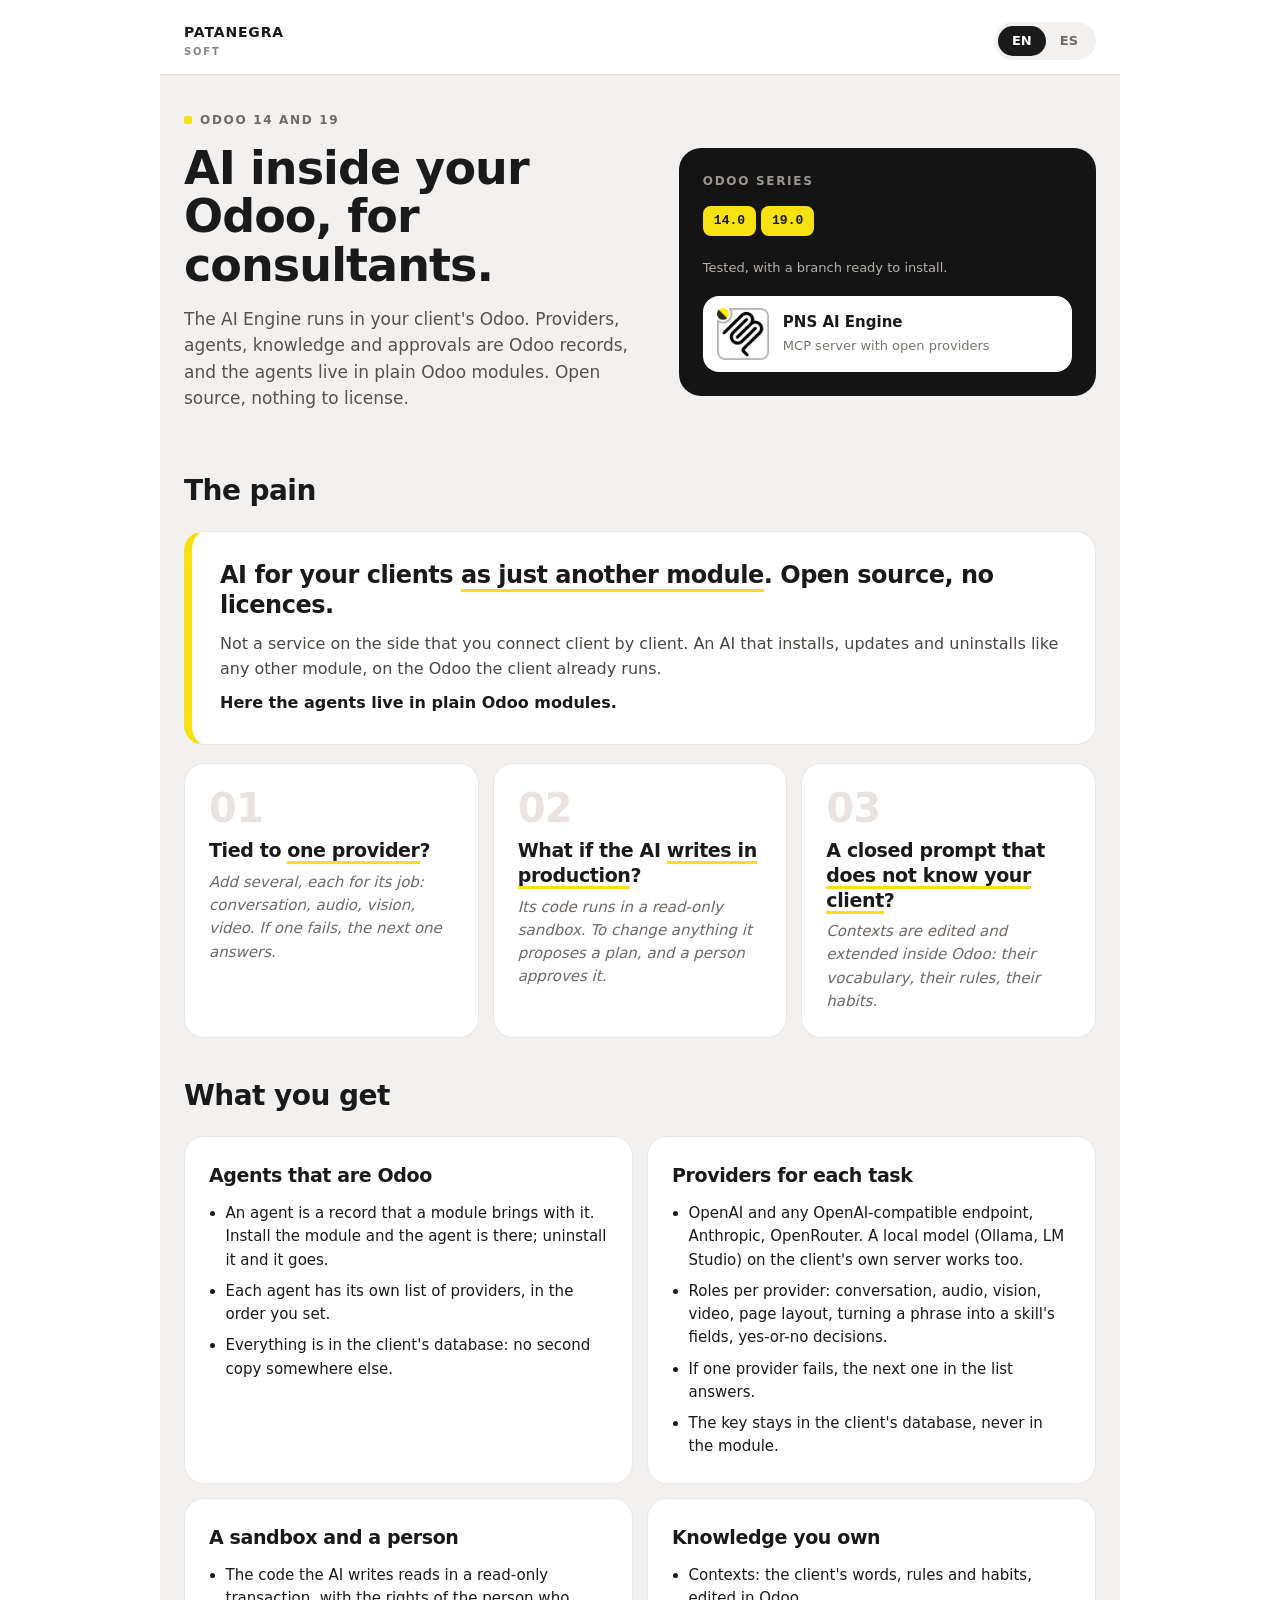
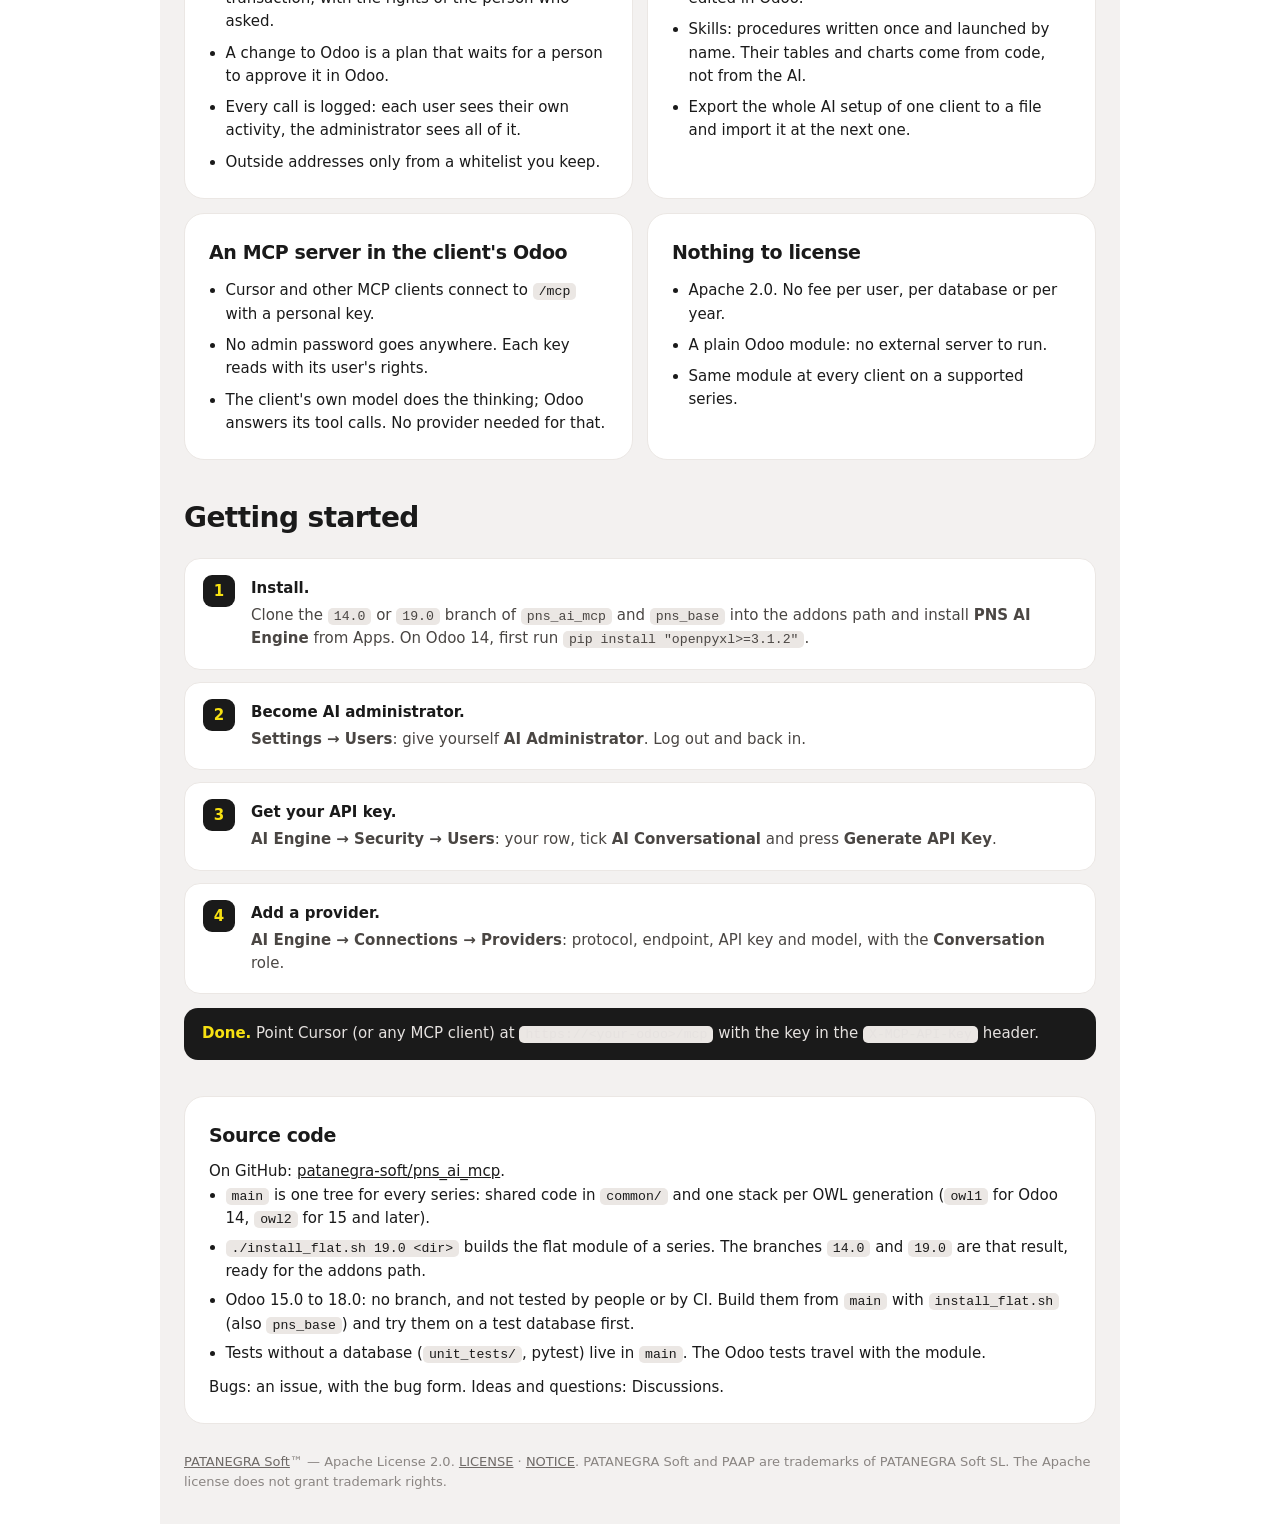
==== commit 4016ef34: "pns_ai_mcp owl1 3.1.932 · owl2 3.1.932 - A skill that calls an external API over several rounds find" ====
--- a/common/static/description/index.html
+++ b/common/static/description/index.html
@@ -34,9 +34,8 @@
   .pb em { font-style: normal; border-bottom: 3px solid #F7E112; }
 
   .pb-target { display: block; height: 0; scroll-margin-top: 64px; }
-  .pb-es { display: none; }
+  .pb:not(:has(#es:target)) .pb-es { display: none; }
   .pb:has(#es:target) .pb-en { display: none; }
-  .pb:has(#es:target) .pb-es { display: block; }
 
   .pb-bar {
     display: flex;
@@ -232,9 +231,9 @@
     <section class="pb-sec pb-hero">
       <div>
         <p class="pb-eyebrow"><span></span>Odoo 14 and 19</p>
-        <h1>Native Odoo AI for consultants.</h1>
+        <h1>AI inside your Odoo, for consultants.</h1>
         <p class="pb-lead">
-          The AI Engine runs inside your client's Odoo. Providers, agents,
+          The AI Engine runs in your client's Odoo. Providers, agents,
           knowledge and approvals are Odoo records, and the agents live in
           plain Odoo modules. Open source, nothing to license.
         </p>
@@ -253,7 +252,7 @@
     <section class="pb-sec">
       <h2>The pain</h2>
       <div class="pb-big">
-        <h3>You want <em>native Odoo AI</em> for every client: open source, built on modules, with no licences.</h3>
+        <h3>AI for your clients <em>as just another module</em>. Open source, no licences.</h3>
         <p>
           Not a service on the side that you connect client by client. An AI
           that installs, updates and uninstalls like any other module, on the
@@ -382,9 +381,9 @@
     <section class="pb-sec pb-hero">
       <div>
         <p class="pb-eyebrow"><span></span>Odoo 14 y 19</p>
-        <h1>IA nativa de Odoo para consultores.</h1>
+        <h1>IA dentro de tu Odoo, para consultores.</h1>
         <p class="pb-lead">
-          El Motor de IA corre dentro del Odoo de tu cliente. Proveedores,
+          El Motor de IA corre en el Odoo de tu cliente. Proveedores,
           agentes, conocimiento y aprobaciones son registros de Odoo, y los
           agentes viven en módulos normales de Odoo. Código abierto, nada que licenciar.
         </p>
@@ -403,7 +402,7 @@
     <section class="pb-sec">
       <h2>El dolor</h2>
       <div class="pb-big">
-        <h3>Quieres <em>IA nativa de Odoo</em> para todos tus clientes: de código abierto, basada en módulos y sin licencias.</h3>
+        <h3>IA para tus clientes <em>como un módulo más</em>. Código abierto, sin licencias.</h3>
         <p>
           No un servicio al lado que conectas cliente a cliente. Una IA que se
           instala, se actualiza y se desinstala como cualquier otro módulo, en
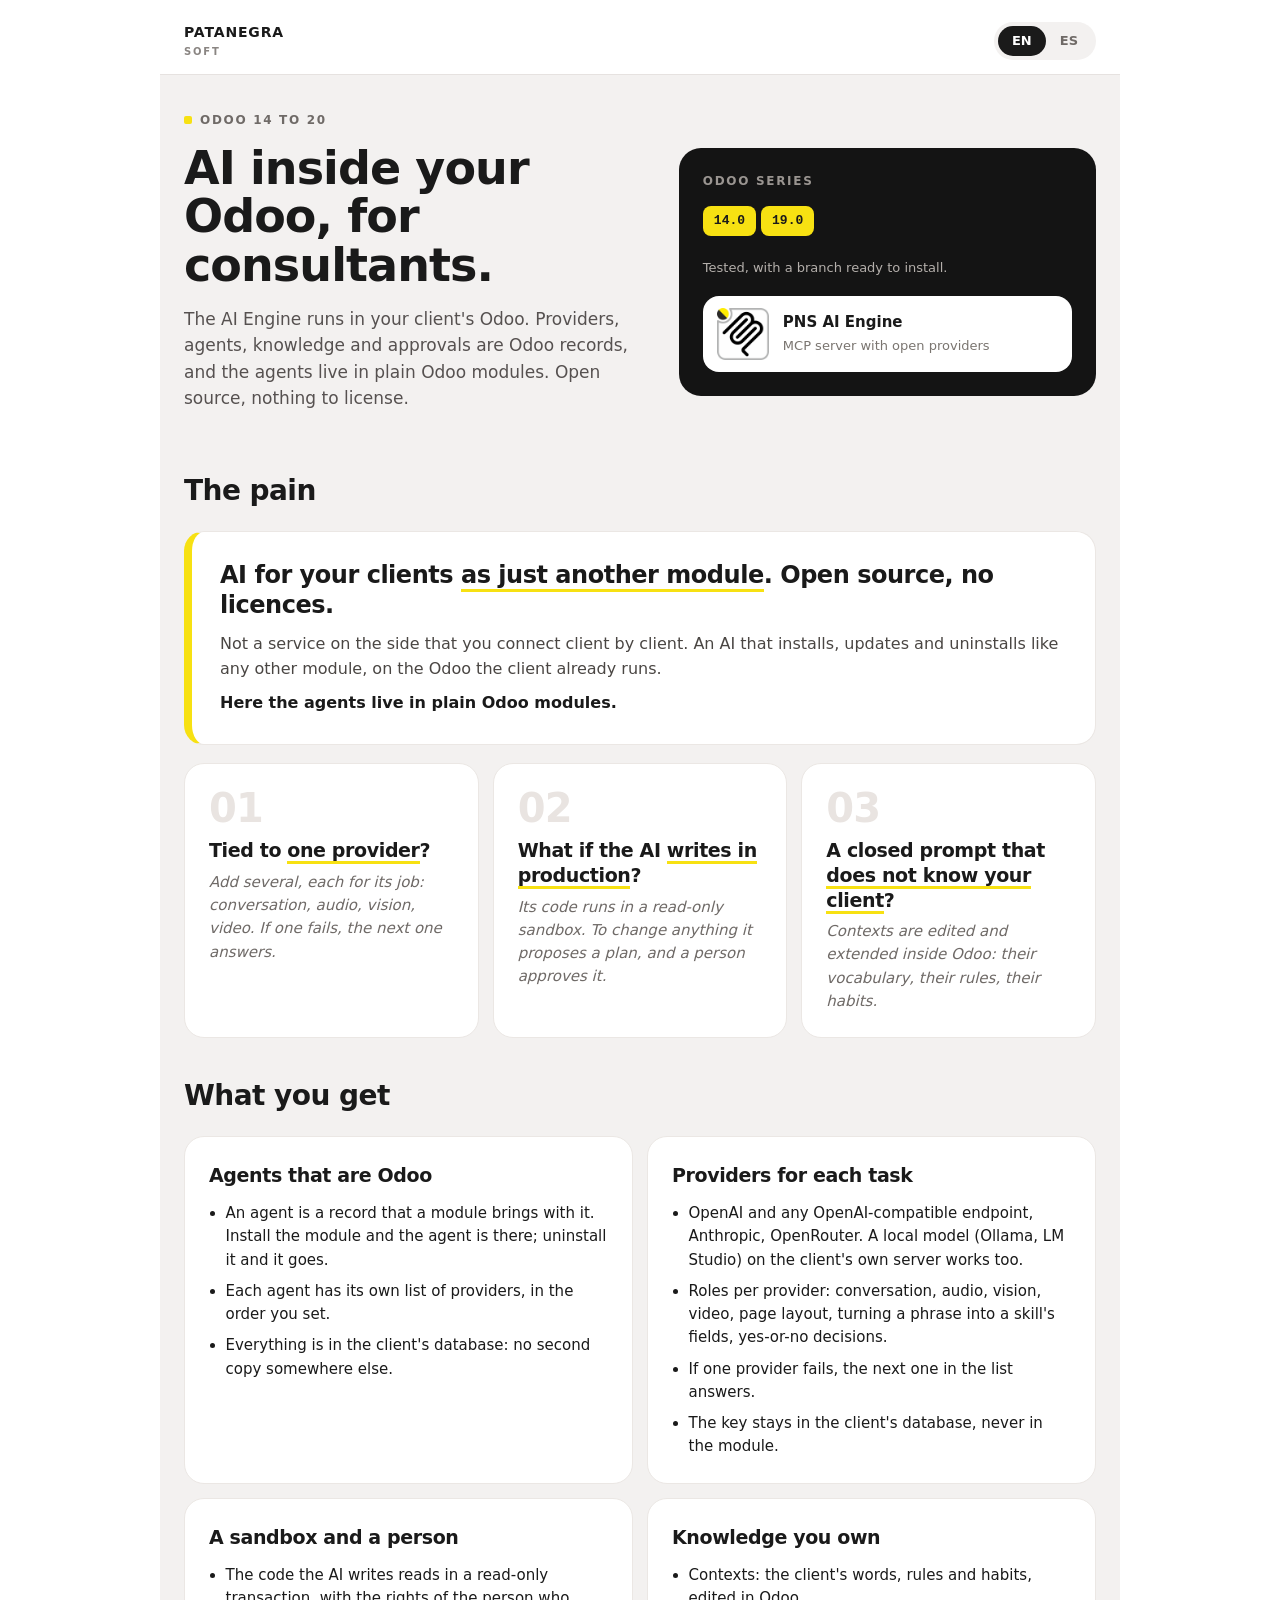
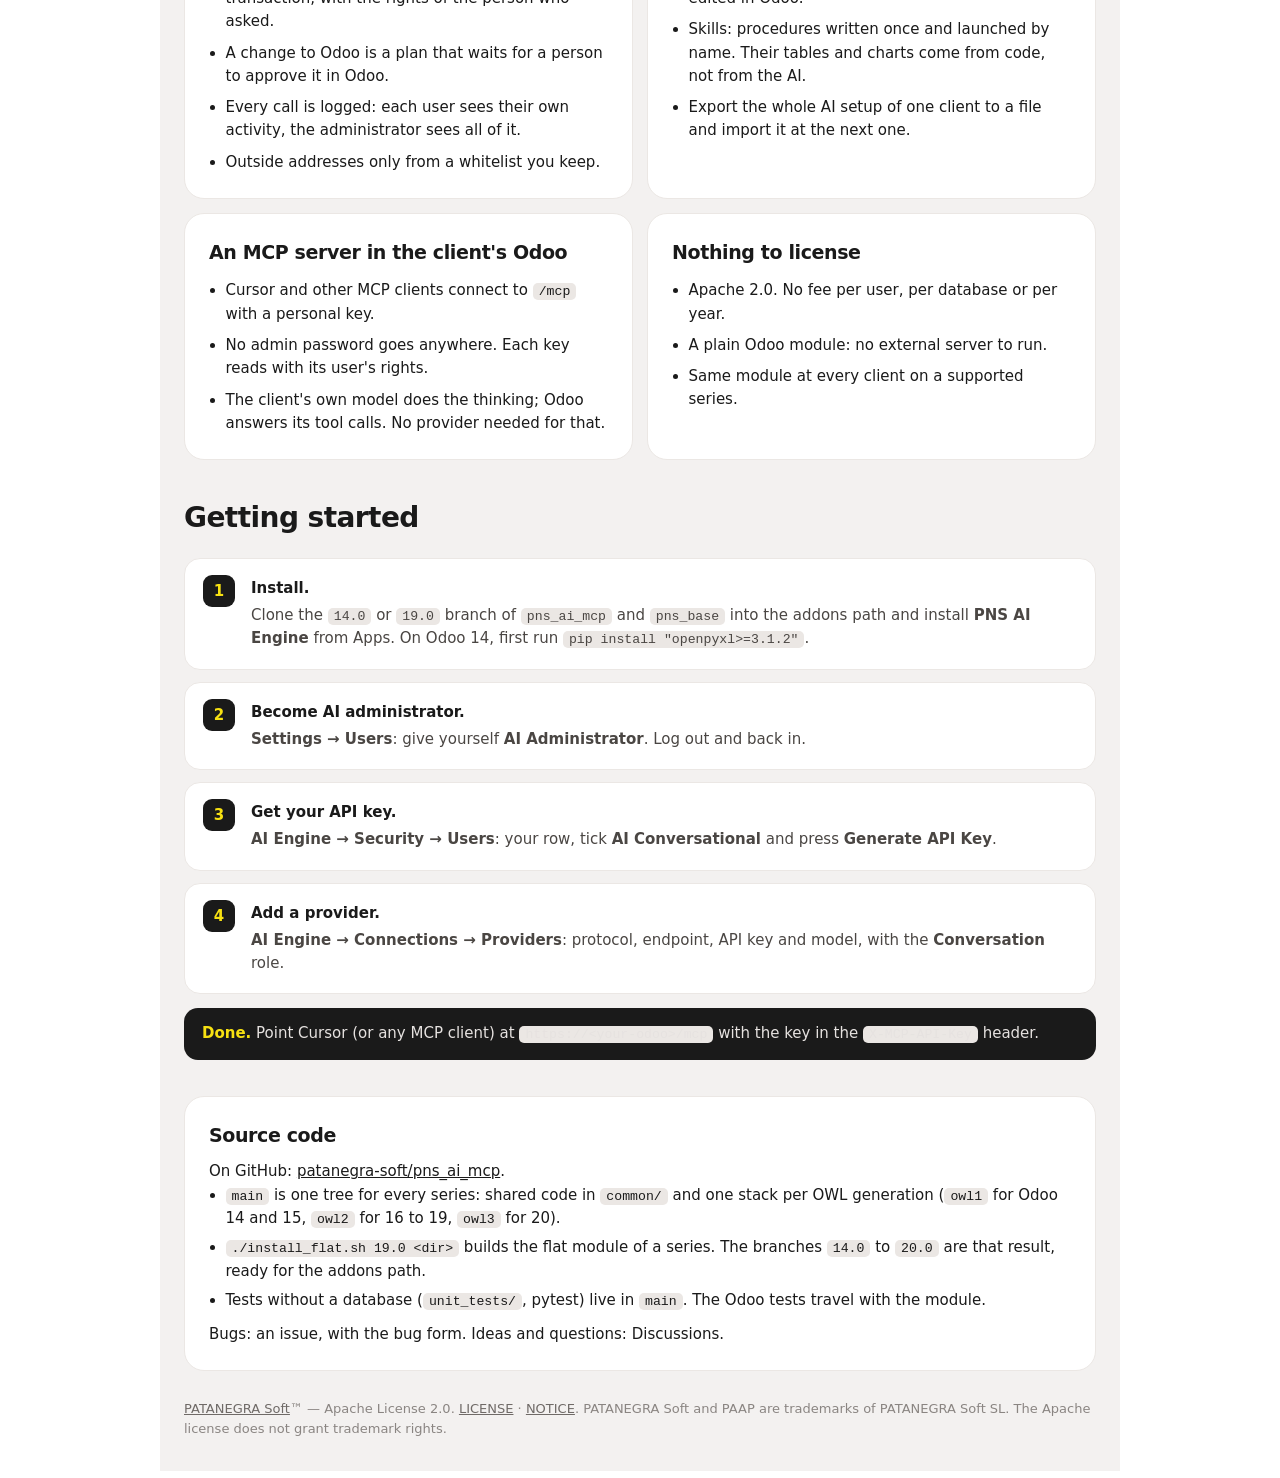
==== commit 411103a0: "pns_ai_mcp owl1 3.1.972 · owl2 3.1.972 · owl3 3.1.972 - A confirmation card painted in the chat keep" ====
--- a/common/static/description/index.html
+++ b/common/static/description/index.html
@@ -230,7 +230,7 @@
 
     <section class="pb-sec pb-hero">
       <div>
-        <p class="pb-eyebrow"><span></span>Odoo 14 and 19</p>
+        <p class="pb-eyebrow"><span></span>Odoo 14 to 20</p>
         <h1>AI inside your Odoo, for consultants.</h1>
         <p class="pb-lead">
           The AI Engine runs in your client's Odoo. Providers, agents,
@@ -363,9 +363,8 @@
         <h3>Source code</h3>
         <p>On GitHub: <a href="https://github.com/patanegra-soft/pns_ai_mcp">patanegra-soft/pns_ai_mcp</a>.</p>
         <ul>
-          <li><code>main</code> is one tree for every series: shared code in <code>common/</code> and one stack per OWL generation (<code>owl1</code> for Odoo 14, <code>owl2</code> for 15 and later).</li>
-          <li><code>./install_flat.sh 19.0 &lt;dir&gt;</code> builds the flat module of a series. The branches <code>14.0</code> and <code>19.0</code> are that result, ready for the addons path.</li>
-          <li>Odoo 15.0 to 18.0: no branch, and not tested by people or by CI. Build them from <code>main</code> with <code>install_flat.sh</code> (also <code>pns_base</code>) and try them on a test database first.</li>
+          <li><code>main</code> is one tree for every series: shared code in <code>common/</code> and one stack per OWL generation (<code>owl1</code> for Odoo 14 and 15, <code>owl2</code> for 16 to 19, <code>owl3</code> for 20).</li>
+          <li><code>./install_flat.sh 19.0 &lt;dir&gt;</code> builds the flat module of a series. The branches <code>14.0</code> to <code>20.0</code> are that result, ready for the addons path.</li>
           <li>Tests without a database (<code>unit_tests/</code>, pytest) live in <code>main</code>. The Odoo tests travel with the module.</li>
         </ul>
         <p>Bugs: an issue, with the bug form. Ideas and questions: Discussions.</p>
@@ -380,7 +379,7 @@
 
     <section class="pb-sec pb-hero">
       <div>
-        <p class="pb-eyebrow"><span></span>Odoo 14 y 19</p>
+        <p class="pb-eyebrow"><span></span>Odoo 14 a 20</p>
         <h1>IA dentro de tu Odoo, para consultores.</h1>
         <p class="pb-lead">
           El Motor de IA corre en el Odoo de tu cliente. Proveedores,
@@ -513,9 +512,8 @@
         <h3>Código fuente</h3>
         <p>En GitHub: <a href="https://github.com/patanegra-soft/pns_ai_mcp">patanegra-soft/pns_ai_mcp</a>.</p>
         <ul>
-          <li><code>main</code> es un solo árbol para todas las versiones: código común en <code>common/</code> y una pila por generación de OWL (<code>owl1</code> para Odoo 14, <code>owl2</code> para la 15 y siguientes).</li>
-          <li><code>./install_flat.sh 19.0 &lt;dir&gt;</code> construye el módulo plano de una versión. Las ramas <code>14.0</code> y <code>19.0</code> son ese resultado, listas para el addons path.</li>
-          <li>Odoo 15.0 a 18.0: sin rama y sin probar, ni por personas ni por el CI. Se construyen desde <code>main</code> con <code>install_flat.sh</code> (también <code>pns_base</code>) y se prueban antes en una base de pruebas.</li>
+          <li><code>main</code> es un solo árbol para todas las versiones: código común en <code>common/</code> y una pila por generación de OWL (<code>owl1</code> para Odoo 14 y 15, <code>owl2</code> de la 16 a la 19, <code>owl3</code> para la 20).</li>
+          <li><code>./install_flat.sh 19.0 &lt;dir&gt;</code> construye el módulo plano de una versión. Las ramas de la <code>14.0</code> a la <code>20.0</code> son ese resultado, listas para el addons path.</li>
           <li>Los tests sin base de datos (<code>unit_tests/</code>, pytest) viven en <code>main</code>. Los tests de Odoo viajan con el módulo.</li>
         </ul>
         <p>Errores: un issue, con el formulario de error. Ideas y preguntas: Discussions.</p>
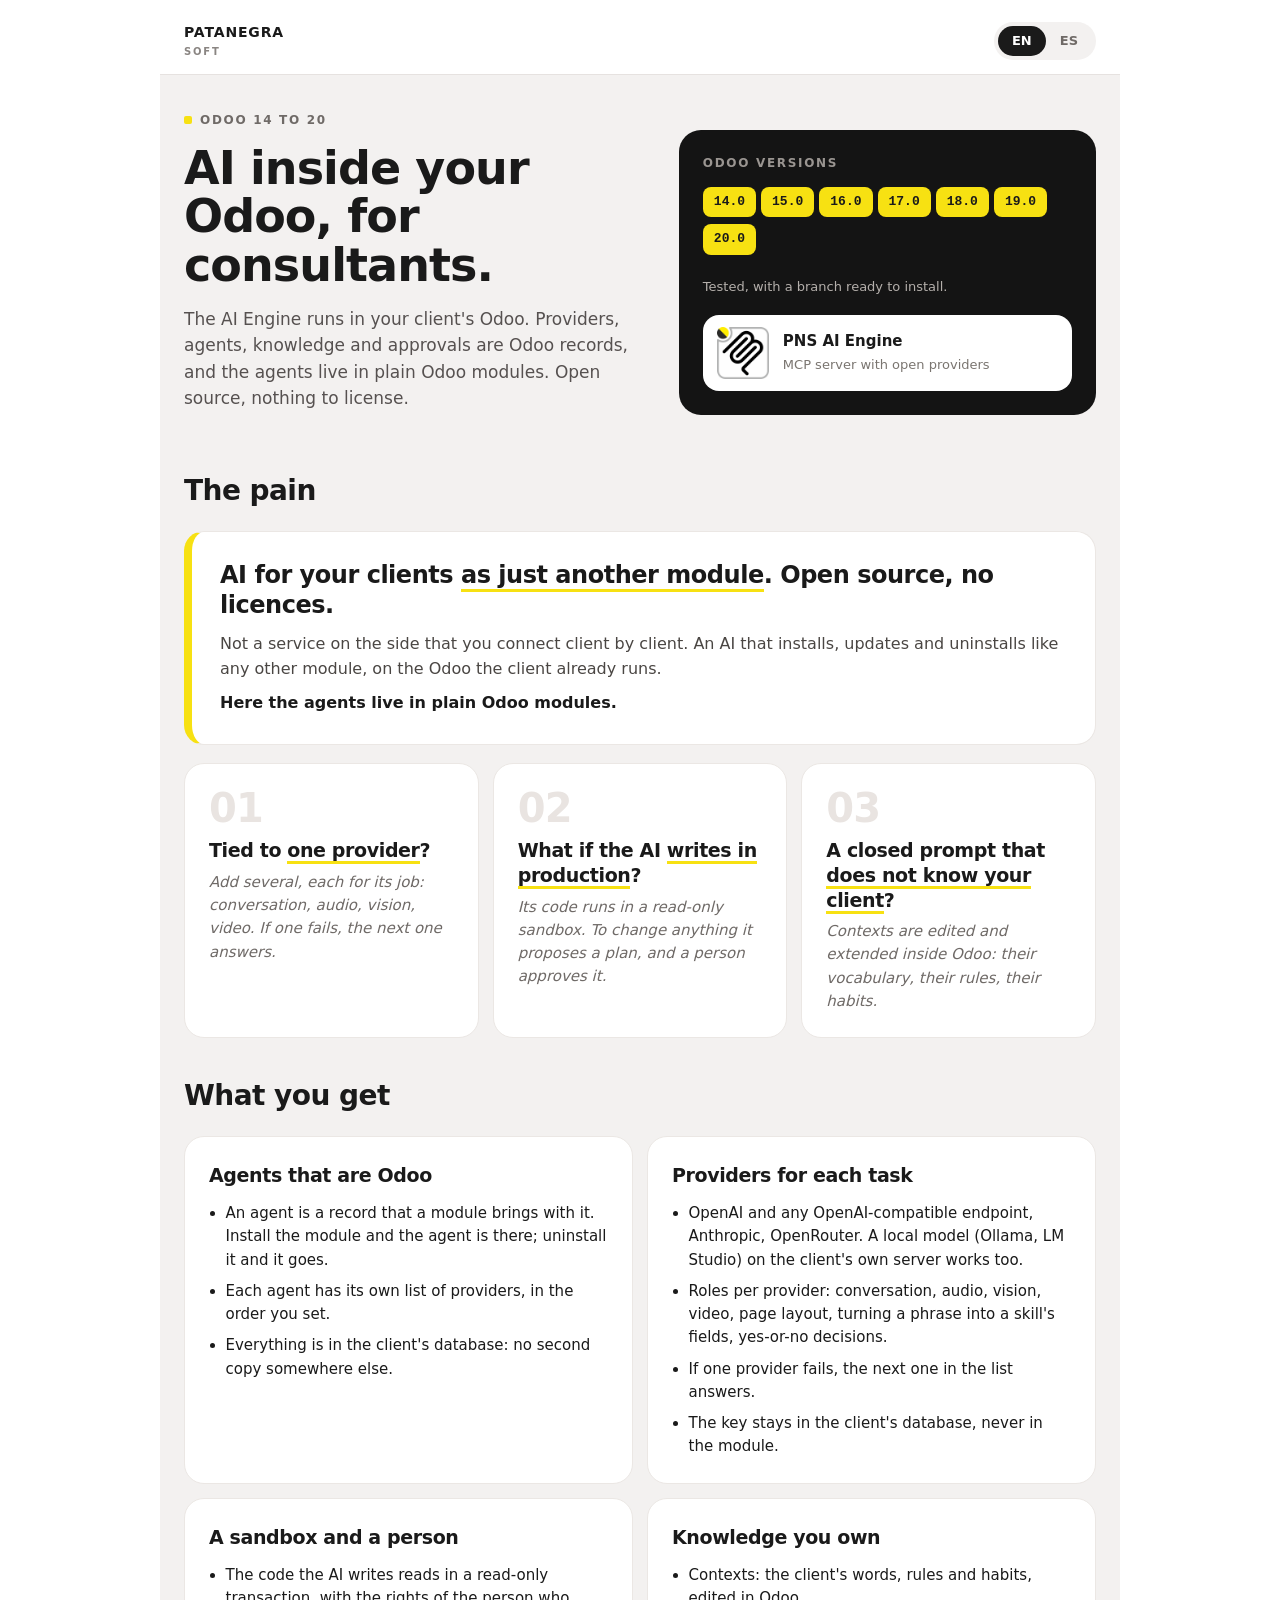
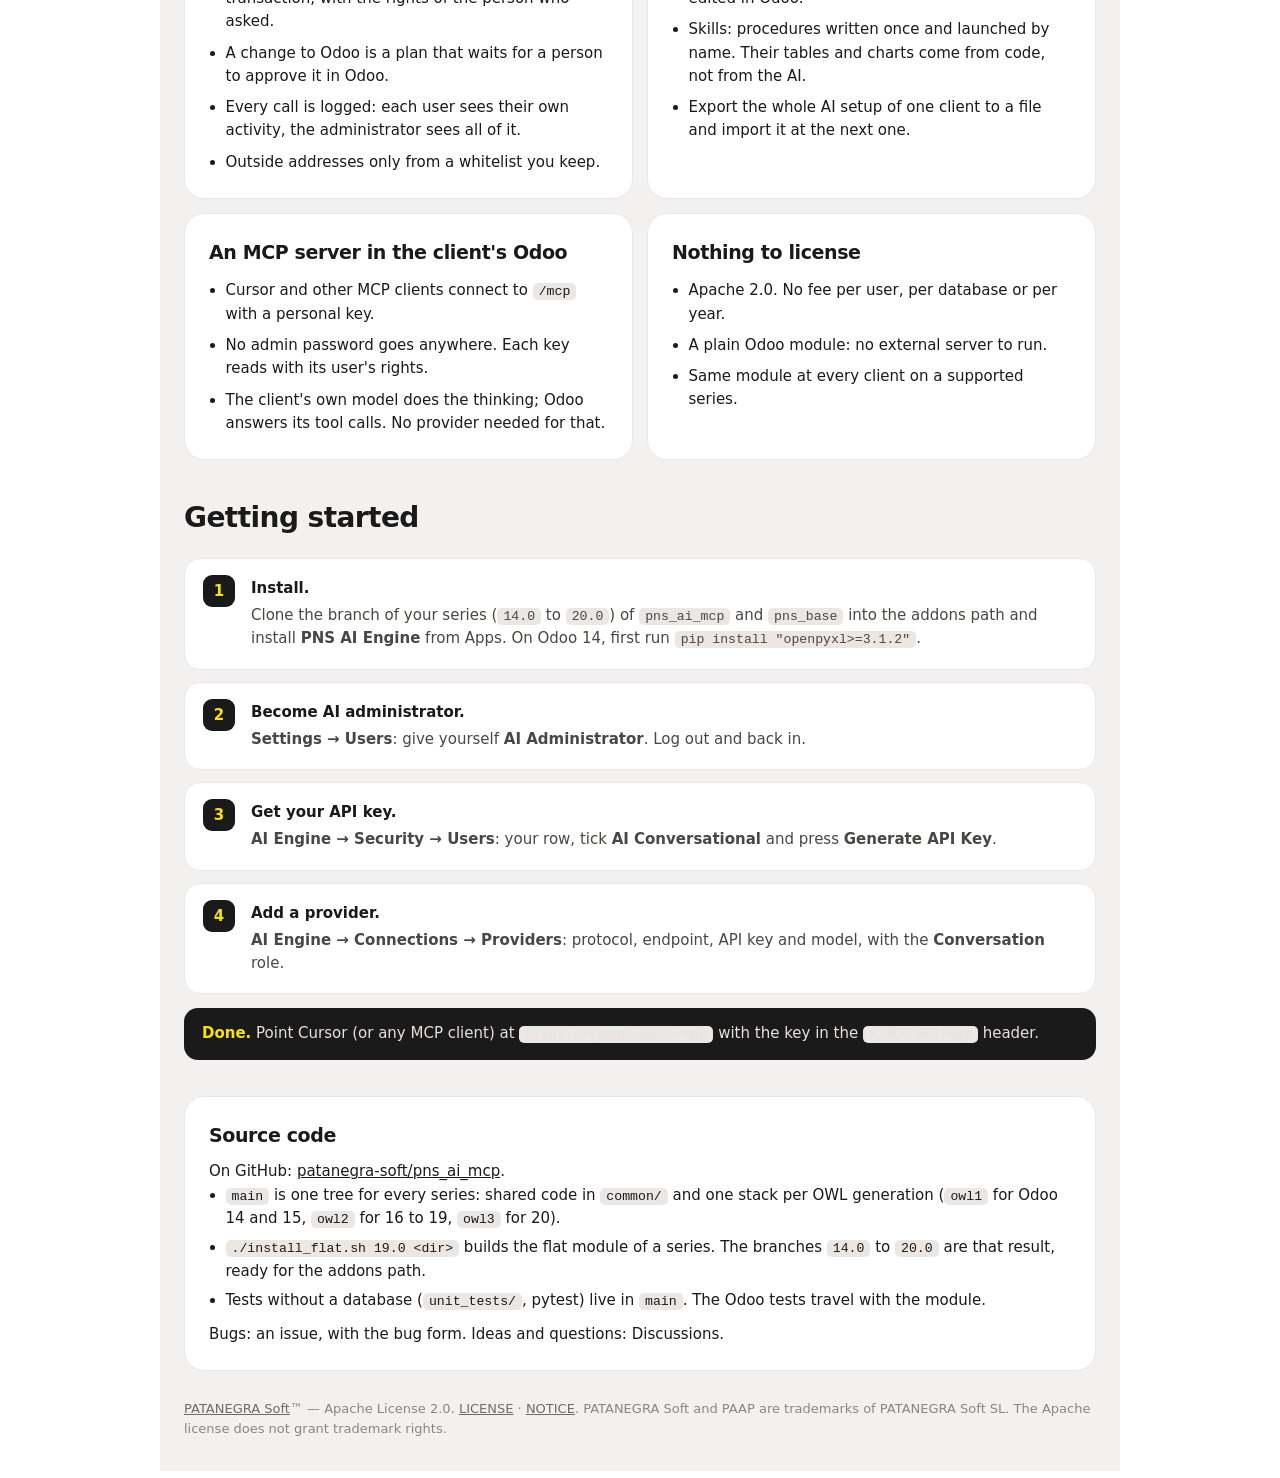
==== commit 406743a2: "Update docs and publish tooling" ====
--- a/common/static/description/index.html
+++ b/common/static/description/index.html
@@ -99,7 +99,8 @@
     text-transform: uppercase;
     color: #9a9591;
   }
-  .pb-series span {
+  .pb-series span, .pb-series a {
+    text-decoration: none;
     display: inline-block;
     margin: 0 5px 7px 0;
     padding: 5px 11px;
@@ -239,8 +240,8 @@
         </p>
       </div>
       <div class="pb-dark">
-        <p class="pb-dark-head">Odoo series</p>
-        <p class="pb-series"><span>14.0</span><span>19.0</span></p>
+        <p class="pb-dark-head">Odoo versions</p>
+        <p class="pb-series"><a href="https://www.patanegra.com/ai-engine-odoo-14.html">14.0</a><a href="https://www.patanegra.com/ai-engine-odoo-15.html">15.0</a><a href="https://www.patanegra.com/ai-engine-odoo-16.html">16.0</a><a href="https://www.patanegra.com/ai-engine-odoo-17.html">17.0</a><a href="https://www.patanegra.com/ai-engine-odoo-18.html">18.0</a><a href="https://www.patanegra.com/ai-engine-odoo-19.html">19.0</a><a href="https://www.patanegra.com/ai-engine-odoo-20.html">20.0</a></p>
         <p class="pb-dark-note">Tested, with a branch ready to install.</p>
         <div class="pb-app">
           <img src="icon.png" alt="PNS AI Engine"/>
@@ -340,7 +341,7 @@
       <ol class="pb-steps">
         <li>
           <b>Install.</b>
-          <p>Clone the <code>14.0</code> or <code>19.0</code> branch of <code>pns_ai_mcp</code> and <code>pns_base</code> into the addons path and install <strong>PNS AI Engine</strong> from Apps. On Odoo 14, first run <code>pip install "openpyxl&gt;=3.1.2"</code>.</p>
+          <p>Clone the branch of your series (<code>14.0</code> to <code>20.0</code>) of <code>pns_ai_mcp</code> and <code>pns_base</code> into the addons path and install <strong>PNS AI Engine</strong> from Apps. On Odoo 14, first run <code>pip install "openpyxl&gt;=3.1.2"</code>.</p>
         </li>
         <li>
           <b>Become AI administrator.</b>
@@ -389,7 +390,7 @@
       </div>
       <div class="pb-dark">
         <p class="pb-dark-head">Versiones de Odoo</p>
-        <p class="pb-series"><span>14.0</span><span>19.0</span></p>
+        <p class="pb-series"><a href="https://www.patanegra.com/es/ai-engine-odoo-14.html">14.0</a><a href="https://www.patanegra.com/es/ai-engine-odoo-15.html">15.0</a><a href="https://www.patanegra.com/es/ai-engine-odoo-16.html">16.0</a><a href="https://www.patanegra.com/es/ai-engine-odoo-17.html">17.0</a><a href="https://www.patanegra.com/es/ai-engine-odoo-18.html">18.0</a><a href="https://www.patanegra.com/es/ai-engine-odoo-19.html">19.0</a><a href="https://www.patanegra.com/es/ai-engine-odoo-20.html">20.0</a></p>
         <p class="pb-dark-note">Probadas, con una rama lista para instalar.</p>
         <div class="pb-app">
           <img src="icon.png" alt="PNS AI Engine"/>
@@ -489,7 +490,7 @@
       <ol class="pb-steps">
         <li>
           <b>Instala.</b>
-          <p>Clona la rama <code>14.0</code> o <code>19.0</code> de <code>pns_ai_mcp</code> y de <code>pns_base</code> en el addons path e instala <strong>PNS AI Engine</strong> desde Aplicaciones. En Odoo 14, antes, <code>pip install "openpyxl&gt;=3.1.2"</code>.</p>
+          <p>Clona la rama de tu versión (de la <code>14.0</code> a la <code>20.0</code>) de <code>pns_ai_mcp</code> y de <code>pns_base</code> en el addons path e instala <strong>PNS AI Engine</strong> desde Aplicaciones. En Odoo 14, antes, <code>pip install "openpyxl&gt;=3.1.2"</code>.</p>
         </li>
         <li>
           <b>Hazte administrador de IA.</b>
